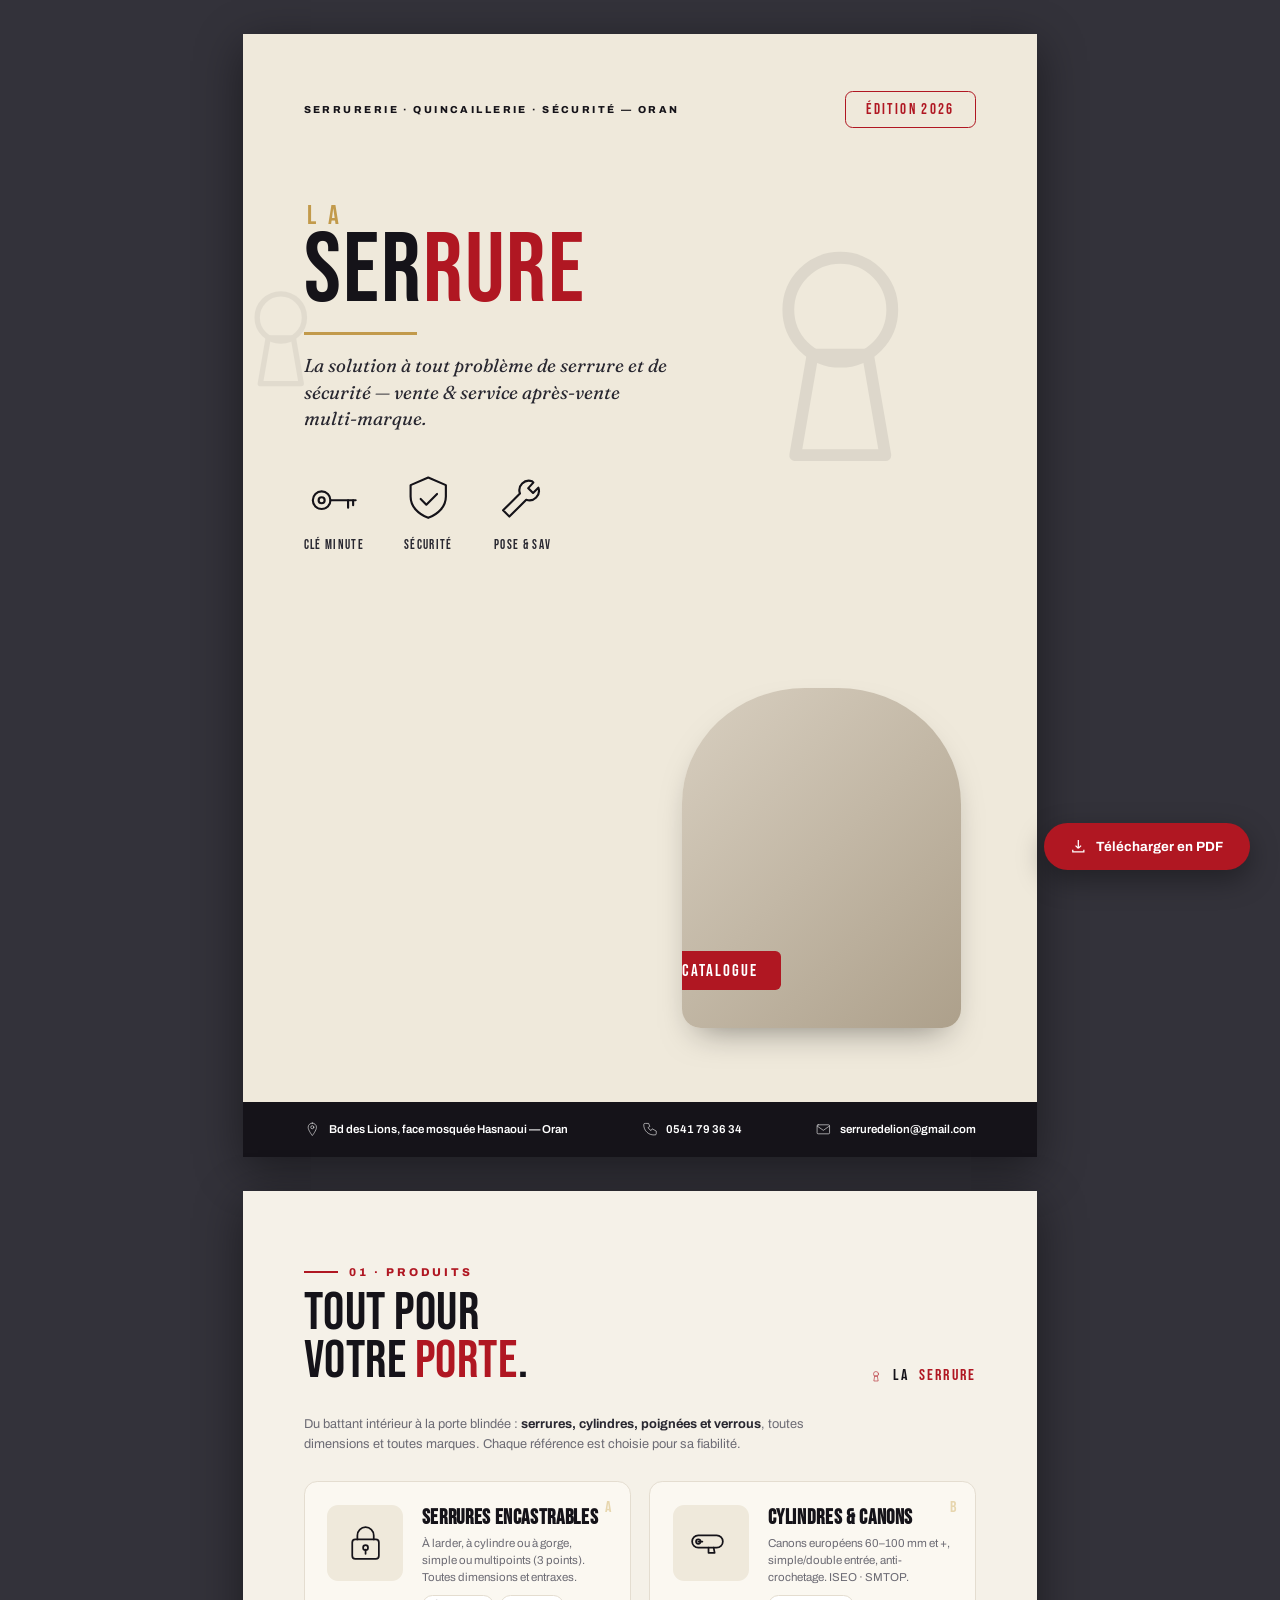
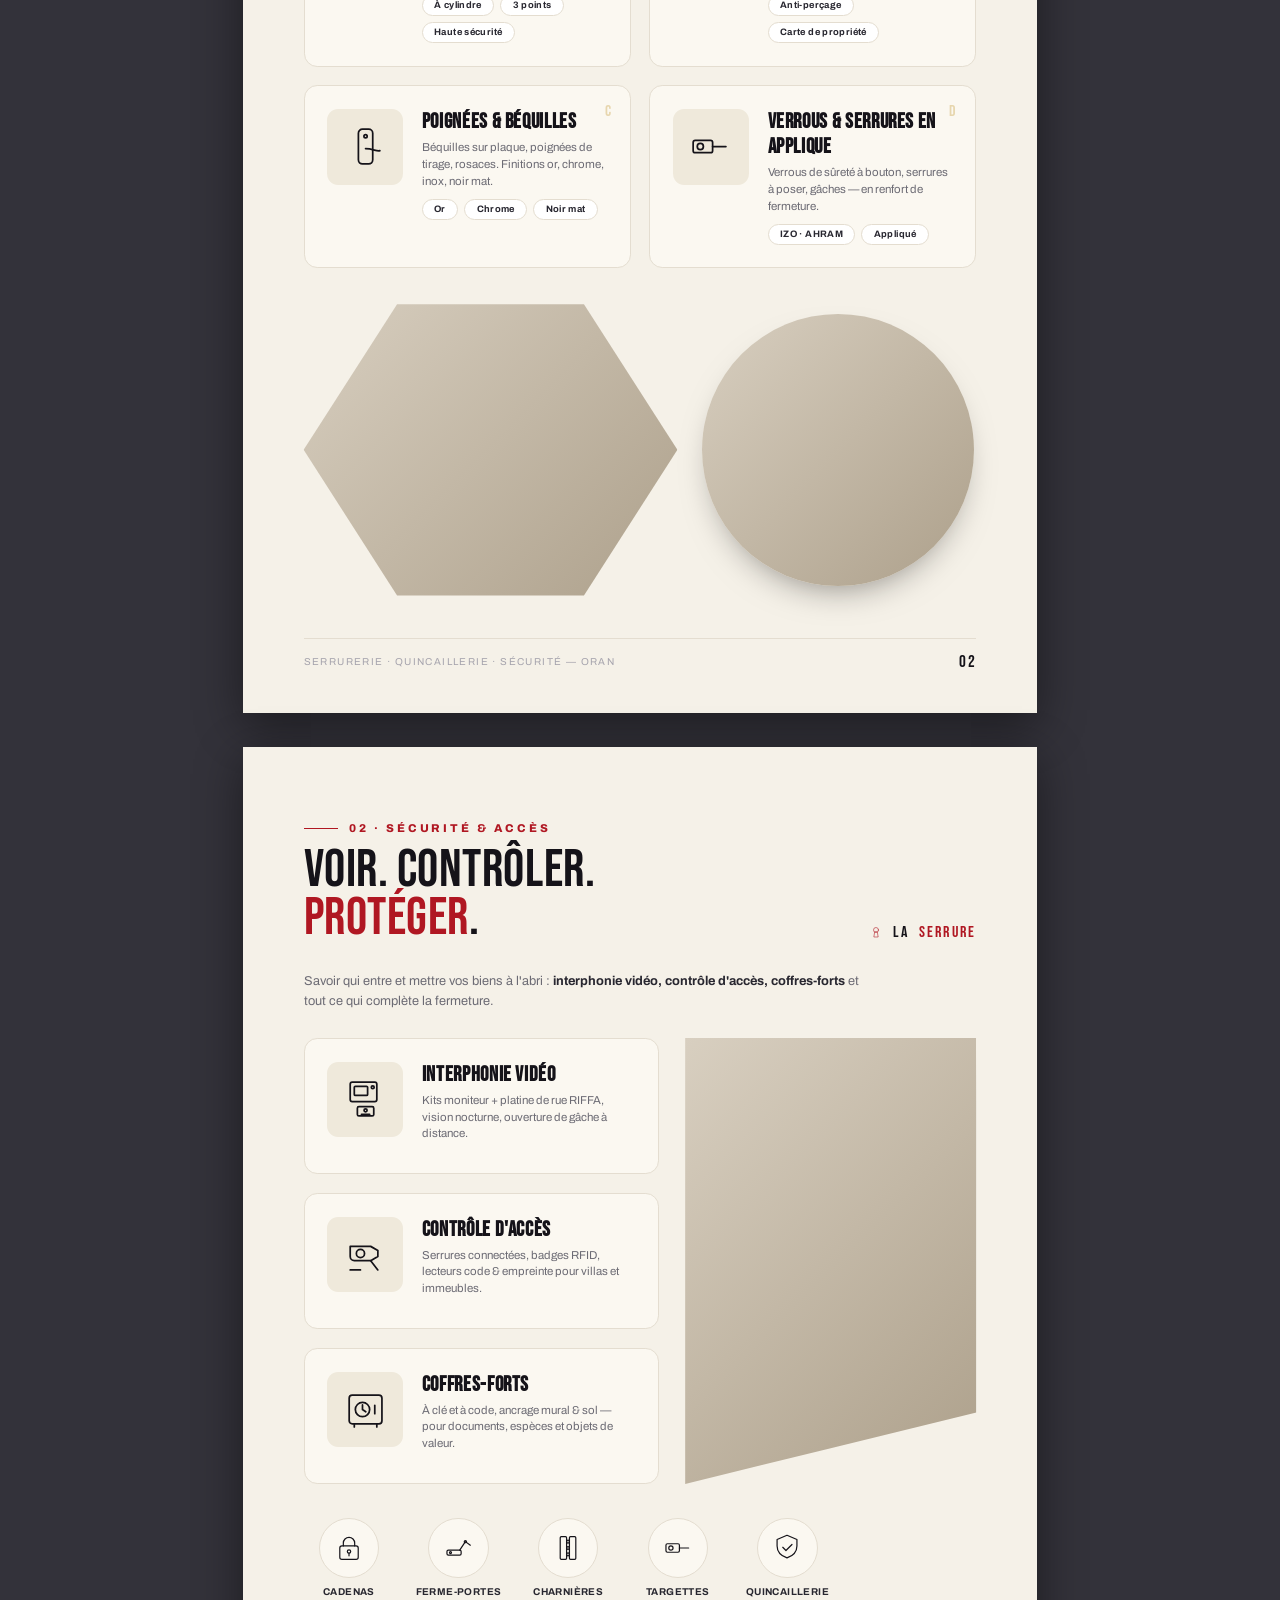
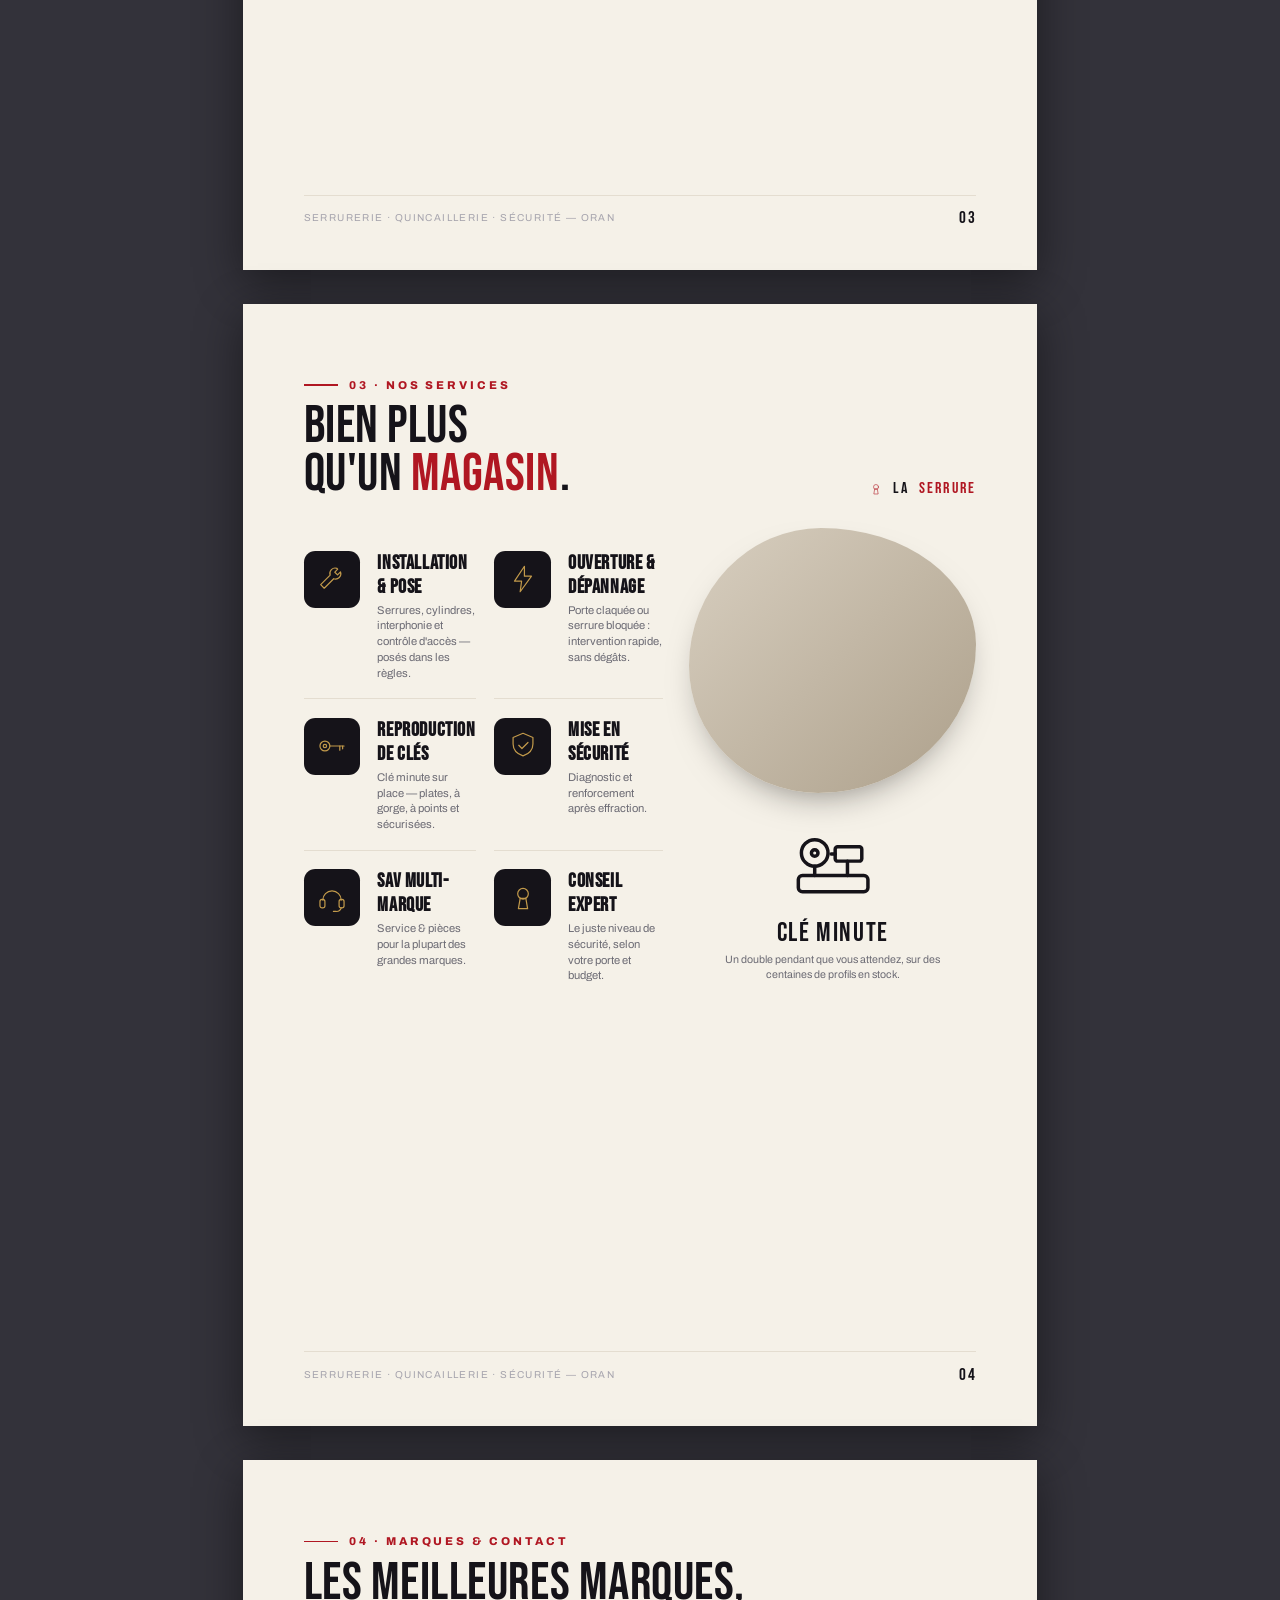
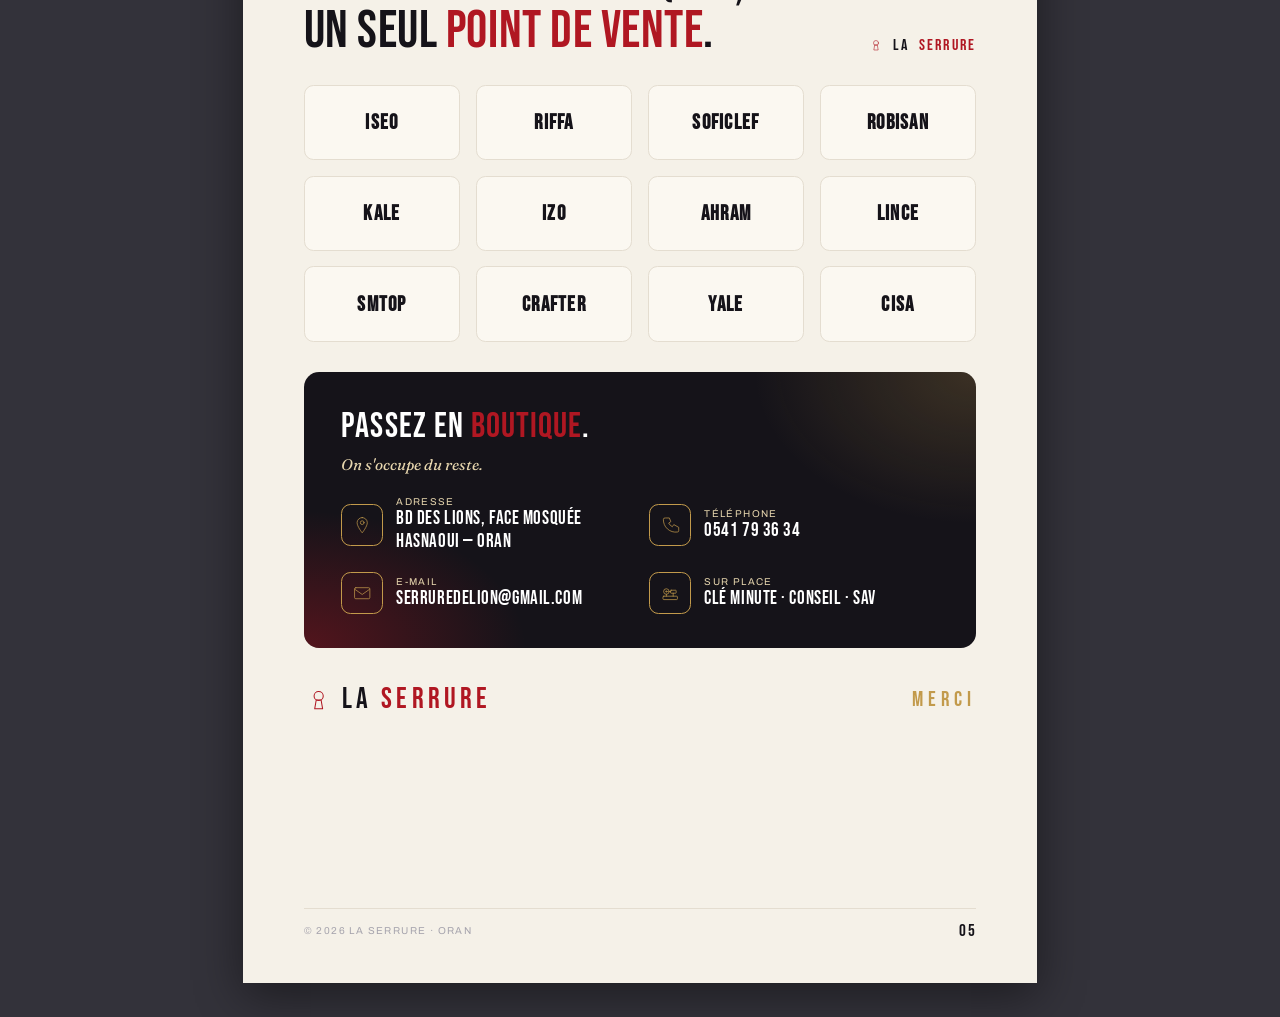
==== catalogue-la-serrure-illustre.html @ 65098dac "Add files via upload" ====
<!DOCTYPE html>
<html lang="fr">
<head>
<meta charset="UTF-8" />
<meta name="viewport" content="width=device-width, initial-scale=1" />
<title>La Serrure — Catalogue illustré · Serrurerie · Quincaillerie · Sécurité · Oran</title>
<link rel="preconnect" href="https://fonts.googleapis.com" />
<link rel="preconnect" href="https://fonts.gstatic.com" crossorigin />
<link href="https://fonts.googleapis.com/css2?family=Bebas+Neue&family=Fraunces:ital,opsz,wght@0,9..144,500;1,9..144,500&family=Archivo:wght@400;500;600;700;800&display=swap" rel="stylesheet" />
<style>
  :root{
    --red:#B01722; --red-dark:#7C0E17; --graphite:#151319; --ink:#282730;
    --grey:#6C6B74; --soft:#A6A4AD; --line:#E4DDD0; --gold:#C29A4B; --gold2:#E7D6AE;
    --paper:#F5F1E8; --paper2:#FBF8F1; --cream:#EFE9DB;
    --disp:'Bebas Neue',sans-serif; --serif:'Fraunces',Georgia,serif; --body:'Archivo',system-ui,sans-serif;
  }
  *{margin:0;padding:0;box-sizing:border-box}
  body{font-family:var(--body);color:var(--ink);background:#33323a}
  img{display:block;max-width:100%}
  .page{width:210mm;height:297mm;background:var(--paper);position:relative;overflow:hidden;
    margin:9mm auto;box-shadow:0 12px 44px rgba(0,0,0,.45);page-break-after:always}
  @page{size:A4;margin:0}
  @media print{body{background:#fff}.page{margin:0;box-shadow:none}.dl-btn{display:none}}

  /* drawing helpers */
  .ill{fill:none;stroke:currentColor;stroke-width:1.7;stroke-linecap:round;stroke-linejoin:round}
  svg{color:var(--graphite)}
  .wm svg{color:var(--red)}
  .cover .bar svg{color:#fff}
  .srow .b svg{color:var(--gold)}
  .cl .b svg{color:var(--gold)}
  .cover .draw svg{color:var(--graphite);opacity:.08}

  .kicker{font-family:var(--body);font-weight:800;font-size:8.5pt;letter-spacing:.26em;text-transform:uppercase;color:var(--red);display:inline-flex;align-items:center;gap:3mm}
  .kicker::before{content:"";width:9mm;height:1.6px;background:var(--red)}
  .h-title{font-family:var(--disp);font-size:40pt;color:var(--graphite);line-height:.9;letter-spacing:.01em;margin-top:3mm}
  .h-title .red{color:var(--red)}
  .serif{font-family:var(--serif);font-style:italic;color:var(--gold)}

  .wm{font-family:var(--disp);letter-spacing:.14em;color:var(--graphite);display:inline-flex;align-items:center;gap:2.4mm}
  .wm b{color:var(--red);font-weight:400}
  .wm svg{width:1em;height:1em}

  .ft{position:absolute;bottom:11mm;left:16mm;right:16mm;display:flex;justify-content:space-between;align-items:center;
    padding-top:3mm;border-top:1px solid var(--line);font-size:7.5pt;letter-spacing:.14em;text-transform:uppercase;color:var(--soft)}
  .ft .pg{font-family:var(--disp);font-size:13pt;color:var(--graphite);letter-spacing:.1em}

  /* photo shapes with gold ring */
  .frameShape{position:relative}
  .frameShape img{width:100%;height:100%;object-fit:cover}
  .frameShape .ring{position:absolute;inset:-2.4mm;pointer-events:none}
  .s-circle,.s-circle img{border-radius:50%}
  .s-hex{clip-path:polygon(25% 3%,75% 3%,100% 50%,75% 97%,25% 97%,0 50%)}
  .s-arch{border-radius:44% 44% 5mm 5mm/34% 34% 5mm 5mm;overflow:hidden}
  .s-diag{clip-path:polygon(0 0,100% 0,100% 84%,0 100%)}
  .s-blob{border-radius:46% 54% 55% 45%/52% 44% 56% 48%;overflow:hidden}
  .s-rect{border-radius:3mm;overflow:hidden;box-shadow:0 16px 34px -16px rgba(20,18,16,.45)}
  .s-round-shadow{box-shadow:0 16px 34px -16px rgba(20,18,16,.5)}

  /* ============ COVER ============ */
  .cover{background:var(--cream)}
  .cover .pat{position:absolute;inset:0;opacity:.06}
  .cover .top{position:absolute;top:15mm;left:16mm;right:16mm;display:flex;justify-content:space-between;align-items:center}
  .cover .top .e{font-family:var(--body);font-weight:800;font-size:7.6pt;letter-spacing:.24em;text-transform:uppercase;color:var(--graphite)}
  .cover .badge{border:1.4px solid var(--red);color:var(--red);font-family:var(--disp);font-size:11pt;letter-spacing:.16em;padding:2.4mm 5.5mm;border-radius:2mm}
  .cover .hero{position:absolute;top:44mm;left:16mm;width:120mm}
  .cover .la{font-family:var(--disp);font-size:20pt;letter-spacing:.42em;color:var(--gold);margin-left:1mm}
  .cover .mk{font-family:var(--disp);font-size:74pt;line-height:.82;color:var(--graphite);letter-spacing:.02em}
  .cover .mk b{color:var(--red);font-weight:400}
  .cover .rule{width:30mm;height:2.4px;background:var(--gold);margin:5mm 0}
  .cover .claim{font-family:var(--serif);font-style:italic;font-size:14pt;color:var(--ink);max-width:98mm;line-height:1.4}
  .cover .draw{position:absolute;top:40mm;right:8mm;width:88mm;height:88mm}
  .cover .photo{position:absolute;right:20mm;bottom:34mm;width:74mm;height:90mm}
  .cover .photo .cap{position:absolute;left:-6mm;bottom:10mm;background:var(--red);color:#fff;font-family:var(--disp);font-size:13pt;letter-spacing:.12em;padding:2.4mm 6mm;border-radius:1.5mm}
  .cover .bar{position:absolute;left:0;right:0;bottom:0;background:var(--graphite);color:#fff;
    padding:5mm 16mm;display:flex;justify-content:space-between;align-items:center;font-weight:600;font-size:8.6pt}
  .cover .bar span{display:inline-flex;align-items:center;gap:2.4mm}
  .cover .bar svg{width:4.4mm;height:4.4mm}

  /* ============ CONTENT PAGES ============ */
  .content{position:absolute;top:18mm;left:16mm;right:16mm;bottom:20mm}
  .head{display:flex;justify-content:space-between;align-items:flex-end;margin-bottom:8mm}
  .head .wm{font-size:12pt}

  /* illustrated tiles */
  .tiles{display:grid;grid-template-columns:1fr 1fr;gap:5mm}
  .tile{border:1px solid var(--line);border-radius:3.5mm;background:var(--paper2);padding:6mm 6mm 6mm 6mm;display:flex;gap:5mm;align-items:flex-start;position:relative;overflow:hidden}
  .tile .dr{width:20mm;height:20mm;flex-shrink:0;background:var(--cream);border-radius:3mm;display:grid;place-items:center}
  .tile .dr svg{width:13mm;height:13mm}
  .tile h4{font-family:var(--disp);font-size:16pt;color:var(--graphite);letter-spacing:.03em}
  .tile p{font-size:8.6pt;color:var(--grey);line-height:1.45;margin-top:1.4mm}
  .tile .idx{position:absolute;right:5mm;top:4mm;font-family:var(--disp);font-size:12pt;color:var(--gold2)}
  .chips{margin-top:2.5mm;display:flex;flex-wrap:wrap;gap:1.6mm}
  .chip{font-size:7pt;font-weight:700;letter-spacing:.04em;color:var(--ink);background:#fff;border:1px solid var(--line);border-radius:100px;padding:1.2mm 3mm}

  .lead{font-size:9.6pt;color:var(--grey);line-height:1.55;max-width:150mm}
  .lead b{color:var(--ink)}

  /* strip of small drawings */
  .iconstrip{display:flex;gap:5mm;flex-wrap:wrap;margin-top:6mm}
  .ic-mini{display:flex;flex-direction:column;align-items:center;gap:2mm;width:24mm}
  .ic-mini .b{width:16mm;height:16mm;border:1.4px solid var(--line);border-radius:50%;display:grid;place-items:center;background:var(--paper2)}
  .ic-mini .b svg{width:9mm;height:9mm}
  .ic-mini span{font-size:7.4pt;font-weight:700;letter-spacing:.04em;color:var(--ink);text-align:center;text-transform:uppercase}

  /* service rows */
  .serv{display:grid;grid-template-columns:1fr 1fr;gap:5mm;margin-top:6mm}
  .srow{display:flex;gap:4.5mm;align-items:flex-start;border-bottom:1px solid var(--line);padding-bottom:4.5mm}
  .srow .b{width:15mm;height:15mm;flex-shrink:0;border-radius:3mm;background:var(--graphite);display:grid;place-items:center}
  .srow .b svg{width:9mm;height:9mm}
  .srow h4{font-family:var(--disp);font-size:15pt;color:var(--graphite);letter-spacing:.03em}
  .srow p{font-size:8.4pt;color:var(--grey);line-height:1.4;margin-top:1mm}

  /* brands */
  .brands{display:grid;grid-template-columns:repeat(4,1fr);gap:4mm;margin-top:6mm}
  .bcell{border:1px solid var(--line);border-radius:2.5mm;height:20mm;display:grid;place-items:center;background:var(--paper2)}
  .bcell b{font-family:var(--disp);font-size:16pt;letter-spacing:.06em;color:var(--graphite)}

  /* contact block */
  .contact{margin-top:8mm;background:var(--graphite);color:#fff;border-radius:4mm;padding:9mm 10mm;position:relative;overflow:hidden}
  .contact::before{content:"";position:absolute;inset:0;background:radial-gradient(60% 100% at 100% 0,rgba(194,154,75,.22),transparent 55%),radial-gradient(60% 90% at 0 100%,rgba(176,23,34,.4),transparent 55%)}
  .contact>*{position:relative}
  .contact .t{font-family:var(--disp);font-size:26pt;letter-spacing:.03em}
  .contact .t b{color:var(--red);font-weight:400}
  .clist{margin-top:6mm;display:grid;grid-template-columns:1fr 1fr;gap:5mm}
  .cl{display:flex;gap:3.5mm;align-items:center}
  .cl .b{width:11mm;height:11mm;border:1.3px solid var(--gold);border-radius:2.5mm;display:grid;place-items:center;flex-shrink:0}
  .cl .b svg{width:5.4mm;height:5.4mm}
  .cl span{display:block;font-size:7.4pt;color:var(--gold2);text-transform:uppercase;letter-spacing:.14em}
  .cl b2,.cl .v{font-family:var(--disp);font-size:14pt;letter-spacing:.03em;color:#fff}

  .dl-btn{position:fixed;right:8mm;bottom:8mm;z-index:99;display:inline-flex;align-items:center;gap:2.5mm;background:var(--red);color:#fff;border:none;font-family:var(--body);font-weight:700;font-size:10pt;padding:4mm 7mm;border-radius:100px;box-shadow:0 10px 28px rgba(0,0,0,.35);cursor:pointer}
  .dl-btn svg{width:4.4mm;height:4.4mm;fill:none;stroke:#fff;stroke-width:1.8}
</style>
</head>
<body>

<!-- ===== SVG library (dessins vectoriels) ===== -->
<svg width="0" height="0" style="position:absolute" aria-hidden="true"><defs>
  <symbol id="key" viewBox="0 0 48 48"><circle class="ill" cx="14" cy="24" r="7"/><circle class="ill" cx="14" cy="24" r="2.4"/><path class="ill" d="M21 24h20"/><path class="ill" d="M35 24v6M39 24v4"/></symbol>
  <symbol id="cyl" viewBox="0 0 48 48"><rect class="ill" x="6" y="17" width="30" height="12" rx="6"/><circle class="ill" cx="12" cy="23" r="2.2"/><path class="ill" d="M12 23h4"/><path class="ill" d="M22 29v5M22 34h6l-1-5"/></symbol>
  <symbol id="handle" viewBox="0 0 48 48"><rect class="ill" x="17" y="7" width="14" height="34" rx="4"/><circle class="ill" cx="24" cy="14" r="1.6"/><path class="ill" d="M24 26c7 0 11 3 14 2"/></symbol>
  <symbol id="lock" viewBox="0 0 48 48"><rect class="ill" x="11" y="21" width="26" height="19" rx="3"/><path class="ill" d="M16 21v-4a8 8 0 0 1 16 0v4"/><circle class="ill" cx="24" cy="29" r="2.4"/><path class="ill" d="M24 31v4"/></symbol>
  <symbol id="bolt2" viewBox="0 0 48 48"><rect class="ill" x="7" y="18" width="19" height="12" rx="2"/><path class="ill" d="M26 24h13"/><circle class="ill" cx="14" cy="24" r="3"/></symbol>
  <symbol id="intercom" viewBox="0 0 48 48"><rect class="ill" x="9" y="7" width="26" height="19" rx="2"/><rect class="ill" x="13" y="11" width="13" height="9" rx="1"/><circle class="ill" cx="31" cy="12" r="1.4"/><rect class="ill" x="16" y="31" width="16" height="9" rx="1.5"/><circle class="ill" cx="24" cy="34.5" r="1.5"/><path class="ill" d="M20 38.5h8"/></symbol>
  <symbol id="cam" viewBox="0 0 48 48"><path class="ill" d="M9 16h20l7 4v6l-7 4H13a4 4 0 0 1-4-4z"/><circle class="ill" cx="19" cy="23" r="4"/><path class="ill" d="M29 30l7 9"/><path class="ill" d="M9 39h10"/></symbol>
  <symbol id="safe" viewBox="0 0 48 48"><rect class="ill" x="8" y="10" width="32" height="28" rx="3"/><circle class="ill" cx="21" cy="24" r="7"/><path class="ill" d="M21 24v-4.5M21 24l3.2 2.2"/><path class="ill" d="M33 20v8"/><path class="ill" d="M13 38v3M35 38v3"/></symbol>
  <symbol id="closer" viewBox="0 0 48 48"><rect class="ill" x="7" y="27" width="20" height="7" rx="2"/><circle class="ill" cx="12" cy="30.5" r="1.4"/><path class="ill" d="M25 27 33 15l7 5"/><circle class="ill" cx="33" cy="15" r="1.6"/></symbol>
  <symbol id="hinge" viewBox="0 0 48 48"><rect class="ill" x="13" y="8" width="9" height="32" rx="1.5"/><rect class="ill" x="26" y="8" width="9" height="32" rx="1.5"/><circle class="ill" cx="24" cy="15" r="2"/><circle class="ill" cx="24" cy="24" r="2"/><circle class="ill" cx="24" cy="33" r="2"/></symbol>
  <symbol id="keymachine" viewBox="0 0 48 48"><rect class="ill" x="7" y="31" width="34" height="8" rx="2"/><circle class="ill" cx="15" cy="20" r="6.5"/><circle class="ill" cx="15" cy="20" r="1.6"/><path class="ill" d="M15 26.5V31"/><rect class="ill" x="25" y="17" width="13" height="7" rx="1.2"/><path class="ill" d="M23 20.5h2M31 24v7"/></symbol>
  <symbol id="keyhole" viewBox="0 0 48 48"><circle class="ill" cx="24" cy="18" r="7.5"/><path class="ill" d="M20 24.5 17.5 39h13L28 24.5z"/></symbol>
  <symbol id="shield" viewBox="0 0 48 48"><path class="ill" d="M24 6 10 12v9c0 8 6 14 14 17 8-3 14-9 14-17v-9z"/><path class="ill" d="M18 23l4.5 4.5L31 19"/></symbol>
  <symbol id="wrench" viewBox="0 0 48 48"><path class="ill" d="M31 9a7.5 7.5 0 0 0-9.6 9.6L8 32l5 5 13.4-13.4A7.5 7.5 0 0 0 36 14l-4.2 4.2-3.8-3.8L32 10z"/></symbol>
  <symbol id="flash" viewBox="0 0 48 48"><path class="ill" d="M26 6 12 27h10l-2 15 16-22H26z"/></symbol>
  <symbol id="headset" viewBox="0 0 48 48"><path class="ill" d="M11 27a13 13 0 0 1 26 0"/><rect class="ill" x="7" y="26" width="7" height="12" rx="3"/><rect class="ill" x="34" y="26" width="7" height="12" rx="3"/><path class="ill" d="M37 38a7 7 0 0 1-7 5h-4"/></symbol>
  <symbol id="pin" viewBox="0 0 48 48"><path class="ill" d="M24 6a12 12 0 0 0-12 12c0 9 12 24 12 24s12-15 12-24A12 12 0 0 0 24 6z"/><circle class="ill" cx="24" cy="18" r="4.4"/></symbol>
  <symbol id="phone" viewBox="0 0 48 48"><path class="ill" d="M14 7h8l3.4 8.6-5 3.4a20 20 0 0 0 8.6 8.6l3.4-5L44 29v8a3 3 0 0 1-3 3A29 29 0 0 1 8 10a3 3 0 0 1 3-3z"/></symbol>
  <symbol id="mail" viewBox="0 0 48 48"><rect class="ill" x="6" y="11" width="36" height="26" rx="3"/><path class="ill" d="M7 15l17 12 17-12"/></symbol>
</defs></svg>

<!-- ================= PAGE 1 · COUVERTURE ================= -->
<section class="page cover">
  <svg class="pat" viewBox="0 0 210 297" preserveAspectRatio="xMidYMid slice">
    <g fill="none" stroke="#151319" stroke-width="1">
      <g transform="translate(-10,60)"><use href="#keyhole" width="40" height="40"/></g>
    </g>
  </svg>
  <div class="top"><div class="e">Serrurerie · Quincaillerie · Sécurité — Oran</div><div class="badge">Édition 2026</div></div>

  <div class="draw"><svg viewBox="0 0 48 48"><g transform="scale(1)"><use href="#keyhole"/></g></svg></div>

  <div class="hero">
    <div class="la">LA</div>
    <div class="mk">SER<b>RURE</b></div>
    <div class="rule"></div>
    <div class="claim">La solution à tout problème de serrure et de sécurité — vente &amp; service après-vente multi-marque.</div>
    <div style="margin-top:10mm;display:flex;gap:9mm">
      <div style="text-align:center"><svg style="width:16mm;height:16mm" viewBox="0 0 48 48"><use href="#key"/></svg><div style="font-family:var(--disp);font-size:10pt;letter-spacing:.1em;color:var(--ink);margin-top:1mm">CLÉ MINUTE</div></div>
      <div style="text-align:center"><svg style="width:16mm;height:16mm" viewBox="0 0 48 48"><use href="#shield"/></svg><div style="font-family:var(--disp);font-size:10pt;letter-spacing:.1em;color:var(--ink);margin-top:1mm">SÉCURITÉ</div></div>
      <div style="text-align:center"><svg style="width:16mm;height:16mm" viewBox="0 0 48 48"><use href="#wrench"/></svg><div style="font-family:var(--disp);font-size:10pt;letter-spacing:.1em;color:var(--ink);margin-top:1mm">POSE &amp; SAV</div></div>
    </div>
  </div>

  <div class="frameShape s-arch photo s-round-shadow">
    <img src="image_boutique/IMG_4817.jpg" alt="Boutique La Serrure">
    <div class="cap">CATALOGUE</div>
  </div>

  <div class="bar">
    <span><svg viewBox="0 0 48 48"><use href="#pin" class="ill white"/></svg>Bd des Lions, face mosquée Hasnaoui — Oran</span>
    <span><svg viewBox="0 0 48 48"><use href="#phone" class="ill white"/></svg>0541 79 36 34</span>
    <span><svg viewBox="0 0 48 48"><use href="#mail" class="ill white"/></svg>serruredelion@gmail.com</span>
  </div>
</section>

<!-- ================= PAGE 2 · TOUT POUR VOTRE PORTE ================= -->
<section class="page">
  <div class="content">
    <div class="head">
      <div><div class="kicker">01 · Produits</div><div class="h-title">Tout pour<br>votre <span class="red">porte</span>.</div></div>
      <div class="wm"><svg viewBox="0 0 48 48"><use href="#keyhole" class="ill red"/></svg>LA <b>SERRURE</b></div>
    </div>
    <p class="lead">Du battant intérieur à la porte blindée : <b>serrures, cylindres, poignées et verrous</b>, toutes dimensions et toutes marques. Chaque référence est choisie pour sa fiabilité.</p>

    <div class="tiles" style="margin-top:7mm">
      <div class="tile"><span class="idx">A</span><div class="dr"><svg viewBox="0 0 48 48"><use href="#lock"/></svg></div><div><h4>Serrures encastrables</h4><p>À larder, à cylindre ou à gorge, simple ou multipoints (3 points). Toutes dimensions et entraxes.</p><div class="chips"><span class="chip">À cylindre</span><span class="chip">3 points</span><span class="chip">Haute sécurité</span></div></div></div>
      <div class="tile"><span class="idx">B</span><div class="dr"><svg viewBox="0 0 48 48"><use href="#cyl"/></svg></div><div><h4>Cylindres &amp; canons</h4><p>Canons européens 60–100 mm et +, simple/double entrée, anti-crochetage. ISEO · SMTOP.</p><div class="chips"><span class="chip">Anti-perçage</span><span class="chip">Carte de propriété</span></div></div></div>
      <div class="tile"><span class="idx">C</span><div class="dr"><svg viewBox="0 0 48 48"><use href="#handle"/></svg></div><div><h4>Poignées &amp; béquilles</h4><p>Béquilles sur plaque, poignées de tirage, rosaces. Finitions or, chrome, inox, noir mat.</p><div class="chips"><span class="chip">Or</span><span class="chip">Chrome</span><span class="chip">Noir mat</span></div></div></div>
      <div class="tile"><span class="idx">D</span><div class="dr"><svg viewBox="0 0 48 48"><use href="#bolt2"/></svg></div><div><h4>Verrous &amp; serrures en applique</h4><p>Verrous de sûreté à bouton, serrures à poser, gâches — en renfort de fermeture.</p><div class="chips"><span class="chip">IZO · AHRAM</span><span class="chip">Appliqué</span></div></div></div>
    </div>

    <div style="display:grid;grid-template-columns:1.15fr .85fr;gap:6mm;margin-top:7mm;height:82mm">
      <div class="frameShape s-hex s-round-shadow" style="height:82mm"><img src="image_boutique/20241117_111845.jpg" alt="Vitrine de poignées"></div>
      <div class="frameShape s-circle s-round-shadow" style="align-self:center;width:72mm;height:72mm;justify-self:center"><img src="image_boutique/IMG_4800.jpg" alt="Mur de serrures"></div>
    </div>
  </div>
  <div class="ft"><span>Serrurerie · Quincaillerie · Sécurité — Oran</span><span class="pg">02</span></div>
</section>

<!-- ================= PAGE 3 · VOIR · CONTRÔLER · PROTÉGER ================= -->
<section class="page">
  <div class="content">
    <div class="head">
      <div><div class="kicker">02 · Sécurité &amp; accès</div><div class="h-title">Voir. Contrôler.<br><span class="red">Protéger</span>.</div></div>
      <div class="wm"><svg viewBox="0 0 48 48"><use href="#keyhole" class="ill red"/></svg>LA <b>SERRURE</b></div>
    </div>
    <p class="lead">Savoir qui entre et mettre vos biens à l'abri : <b>interphonie vidéo, contrôle d'accès, coffres-forts</b> et tout ce qui complète la fermeture.</p>

    <div style="display:grid;grid-template-columns:1fr .82fr;gap:7mm;margin-top:7mm">
      <div class="tiles" style="grid-template-columns:1fr">
        <div class="tile"><div class="dr"><svg viewBox="0 0 48 48"><use href="#intercom"/></svg></div><div><h4>Interphonie vidéo</h4><p>Kits moniteur + platine de rue RIFFA, vision nocturne, ouverture de gâche à distance.</p></div></div>
        <div class="tile"><div class="dr"><svg viewBox="0 0 48 48"><use href="#cam"/></svg></div><div><h4>Contrôle d'accès</h4><p>Serrures connectées, badges RFID, lecteurs code &amp; empreinte pour villas et immeubles.</p></div></div>
        <div class="tile"><div class="dr"><svg viewBox="0 0 48 48"><use href="#safe"/></svg></div><div><h4>Coffres-forts</h4><p>À clé et à code, ancrage mural &amp; sol — pour documents, espèces et objets de valeur.</p></div></div>
      </div>
      <div class="frameShape s-diag s-round-shadow" style="height:118mm"><img src="image_boutique/IMG_4787.jpg" alt="Interphones vidéo RIFFA"></div>
    </div>

    <div class="iconstrip" style="margin-top:9mm">
      <div class="ic-mini"><div class="b"><svg viewBox="0 0 48 48"><use href="#lock"/></svg></div><span>Cadenas</span></div>
      <div class="ic-mini"><div class="b"><svg viewBox="0 0 48 48"><use href="#closer"/></svg></div><span>Ferme-portes</span></div>
      <div class="ic-mini"><div class="b"><svg viewBox="0 0 48 48"><use href="#hinge"/></svg></div><span>Charnières</span></div>
      <div class="ic-mini"><div class="b"><svg viewBox="0 0 48 48"><use href="#bolt2"/></svg></div><span>Targettes</span></div>
      <div class="ic-mini"><div class="b"><svg viewBox="0 0 48 48"><use href="#shield"/></svg></div><span>Quincaillerie</span></div>
    </div>
  </div>
  <div class="ft"><span>Serrurerie · Quincaillerie · Sécurité — Oran</span><span class="pg">03</span></div>
</section>

<!-- ================= PAGE 4 · SERVICES + CLÉ MINUTE ================= -->
<section class="page">
  <div class="content">
    <div class="head">
      <div><div class="kicker">03 · Nos services</div><div class="h-title">Bien plus<br>qu'un <span class="red">magasin</span>.</div></div>
      <div class="wm"><svg viewBox="0 0 48 48"><use href="#keyhole" class="ill red"/></svg>LA <b>SERRURE</b></div>
    </div>

    <div style="display:grid;grid-template-columns:1fr .8fr;gap:7mm;margin-top:5mm">
      <div class="serv" style="grid-template-columns:1fr 1fr">
        <div class="srow"><div class="b"><svg viewBox="0 0 48 48"><use href="#wrench" class="ill gold"/></svg></div><div><h4>Installation &amp; pose</h4><p>Serrures, cylindres, interphonie et contrôle d'accès — posés dans les règles.</p></div></div>
        <div class="srow"><div class="b"><svg viewBox="0 0 48 48"><use href="#flash" class="ill gold"/></svg></div><div><h4>Ouverture &amp; dépannage</h4><p>Porte claquée ou serrure bloquée : intervention rapide, sans dégâts.</p></div></div>
        <div class="srow"><div class="b"><svg viewBox="0 0 48 48"><use href="#key" class="ill gold"/></svg></div><div><h4>Reproduction de clés</h4><p>Clé minute sur place — plates, à gorge, à points et sécurisées.</p></div></div>
        <div class="srow"><div class="b"><svg viewBox="0 0 48 48"><use href="#shield" class="ill gold"/></svg></div><div><h4>Mise en sécurité</h4><p>Diagnostic et renforcement après effraction.</p></div></div>
        <div class="srow" style="border-bottom:none"><div class="b"><svg viewBox="0 0 48 48"><use href="#headset" class="ill gold"/></svg></div><div><h4>SAV multi-marque</h4><p>Service &amp; pièces pour la plupart des grandes marques.</p></div></div>
        <div class="srow" style="border-bottom:none"><div class="b"><svg viewBox="0 0 48 48"><use href="#keyhole" class="ill gold"/></svg></div><div><h4>Conseil expert</h4><p>Le juste niveau de sécurité, selon votre porte et budget.</p></div></div>
      </div>
      <div>
        <div class="frameShape s-blob s-round-shadow" style="height:70mm"><img src="image_boutique/IMG-20241015-WA0029.jpg" alt="Mur de clés"></div>
        <div style="text-align:center;margin-top:5mm">
          <svg style="width:26mm;height:26mm" viewBox="0 0 48 48"><use href="#keymachine"/></svg>
          <div style="font-family:var(--disp);font-size:20pt;color:var(--graphite);letter-spacing:.06em;margin-top:1mm">CLÉ MINUTE</div>
          <div style="font-size:8pt;color:var(--grey);max-width:60mm;margin:1mm auto 0;line-height:1.4">Un double pendant que vous attendez, sur des centaines de profils en stock.</div>
        </div>
      </div>
    </div>
  </div>
  <div class="ft"><span>Serrurerie · Quincaillerie · Sécurité — Oran</span><span class="pg">04</span></div>
</section>

<!-- ================= PAGE 5 · MARQUES + CONTACT ================= -->
<section class="page">
  <div class="content">
    <div class="head">
      <div><div class="kicker">04 · Marques &amp; contact</div><div class="h-title">Les meilleures marques,<br>un seul <span class="red">point de vente</span>.</div></div>
      <div class="wm"><svg viewBox="0 0 48 48"><use href="#keyhole" class="ill red"/></svg>LA <b>SERRURE</b></div>
    </div>
    <div class="brands">
      <div class="bcell"><b>ISEO</b></div><div class="bcell"><b>RIFFA</b></div><div class="bcell"><b>SOFICLEF</b></div><div class="bcell"><b>ROBISAN</b></div>
      <div class="bcell"><b>KALE</b></div><div class="bcell"><b>IZO</b></div><div class="bcell"><b>AHRAM</b></div><div class="bcell"><b>LINCE</b></div>
      <div class="bcell"><b>SMTOP</b></div><div class="bcell"><b>CRAFTER</b></div><div class="bcell"><b>YALE</b></div><div class="bcell"><b>CISA</b></div>
    </div>

    <div class="contact">
      <div class="t">Passez en <b>boutique</b>.</div>
      <div style="font-family:var(--serif);font-style:italic;color:var(--gold2);font-size:11.5pt;margin-top:2mm">On s'occupe du reste.</div>
      <div class="clist">
        <div class="cl"><div class="b"><svg viewBox="0 0 48 48"><use href="#pin" class="ill gold"/></svg></div><div><span>Adresse</span><div class="v">Bd des Lions, face mosquée Hasnaoui — Oran</div></div></div>
        <div class="cl"><div class="b"><svg viewBox="0 0 48 48"><use href="#phone" class="ill gold"/></svg></div><div><span>Téléphone</span><div class="v">0541 79 36 34</div></div></div>
        <div class="cl"><div class="b"><svg viewBox="0 0 48 48"><use href="#mail" class="ill gold"/></svg></div><div><span>E-mail</span><div class="v">serruredelion@gmail.com</div></div></div>
        <div class="cl"><div class="b"><svg viewBox="0 0 48 48"><use href="#keymachine" class="ill gold"/></svg></div><div><span>Sur place</span><div class="v">Clé minute · Conseil · SAV</div></div></div>
      </div>
    </div>

    <div style="display:flex;align-items:center;justify-content:space-between;margin-top:9mm">
      <div class="wm" style="font-size:22pt"><svg viewBox="0 0 48 48"><use href="#keyhole" class="ill red"/></svg>LA <b>SERRURE</b></div>
      <div style="font-family:var(--disp);font-size:16pt;letter-spacing:.24em;color:var(--gold)">MERCI</div>
    </div>
  </div>
  <div class="ft"><span>© 2026 La Serrure · Oran</span><span class="pg">05</span></div>
</section>

<button class="dl-btn" onclick="window.print()">
  <svg viewBox="0 0 24 24"><path d="M12 3v12m0 0 4-4m-4 4-4-4"/><path d="M4 17v3h16v-3"/></svg>
  Télécharger en PDF
</button>

<script>
  // Repli propre si une photo est absente (utile en preview hébergée)
  document.querySelectorAll('.frameShape img').forEach(function(i){
    i.addEventListener('error',function(){
      i.style.display='none';
      i.parentNode.style.background='linear-gradient(135deg,#d8cfc0,#ada08b)';
    });
  });
</script>

</body>
</html>
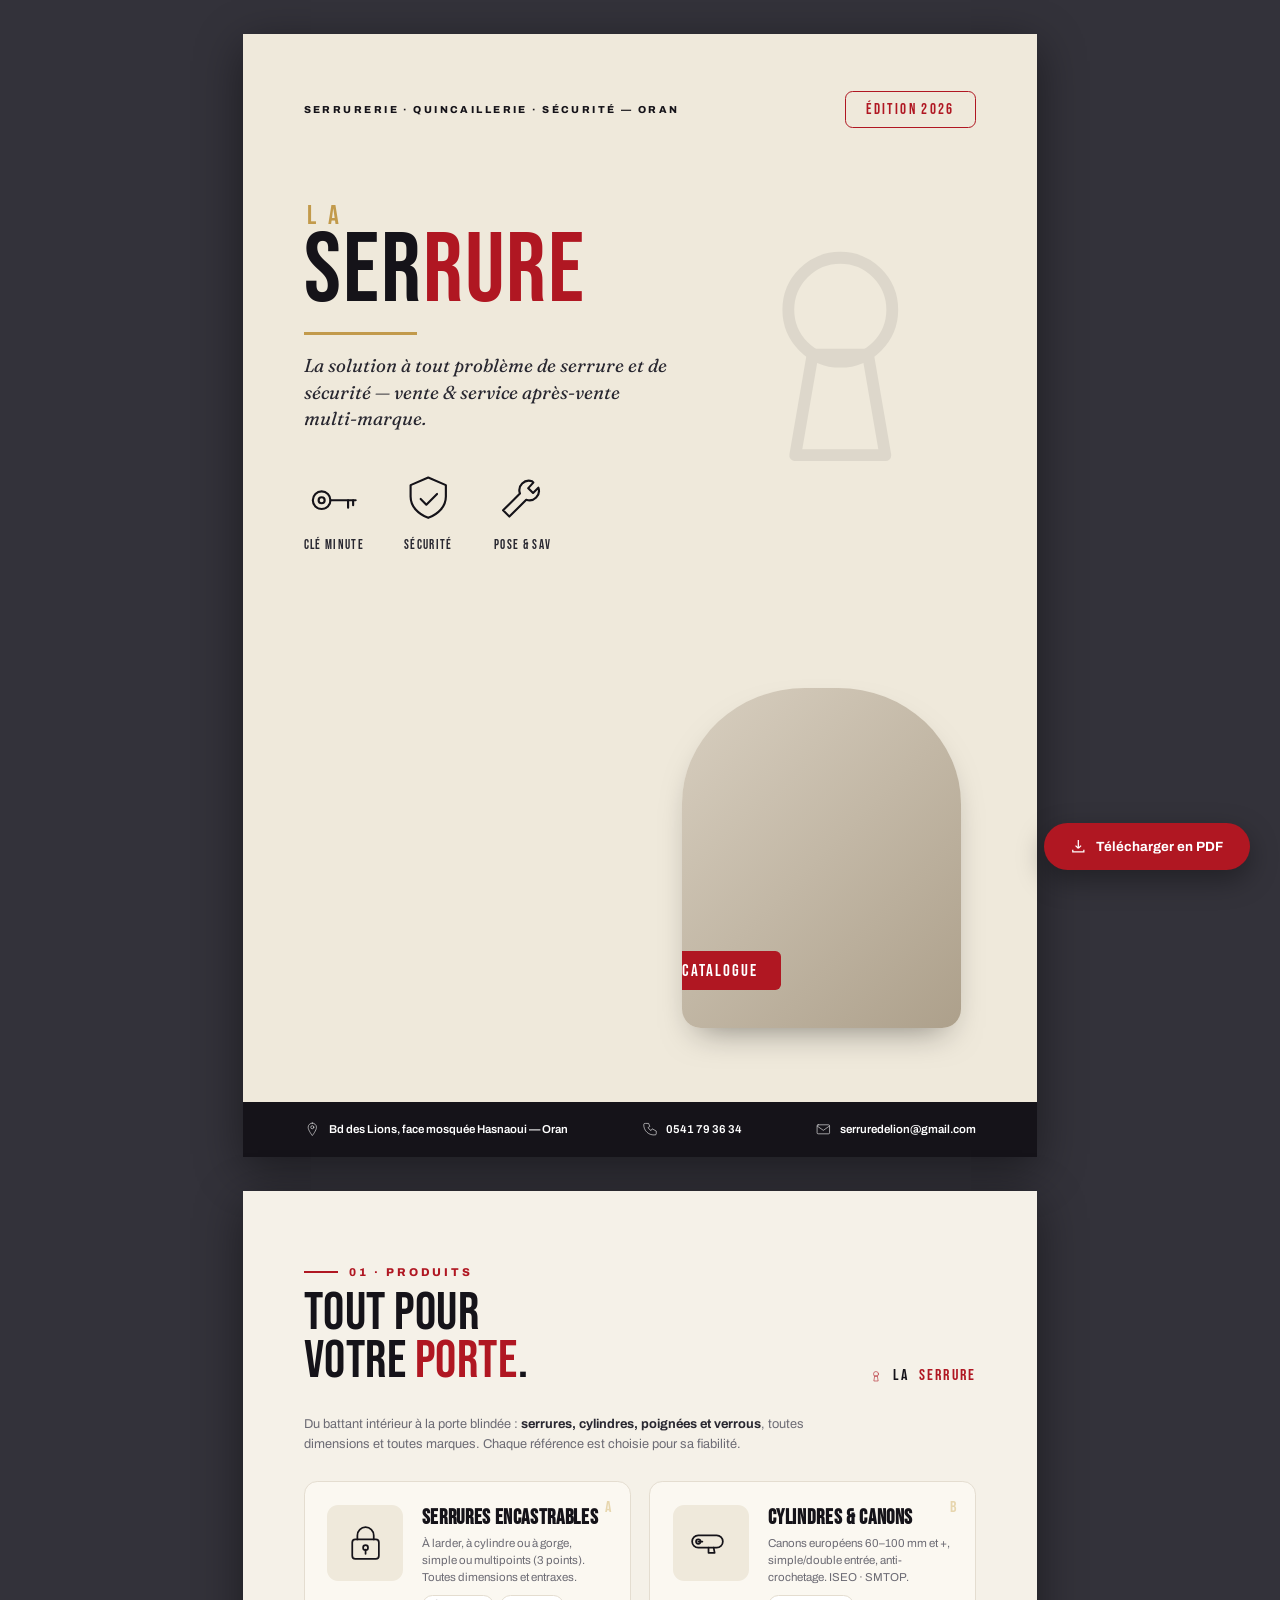
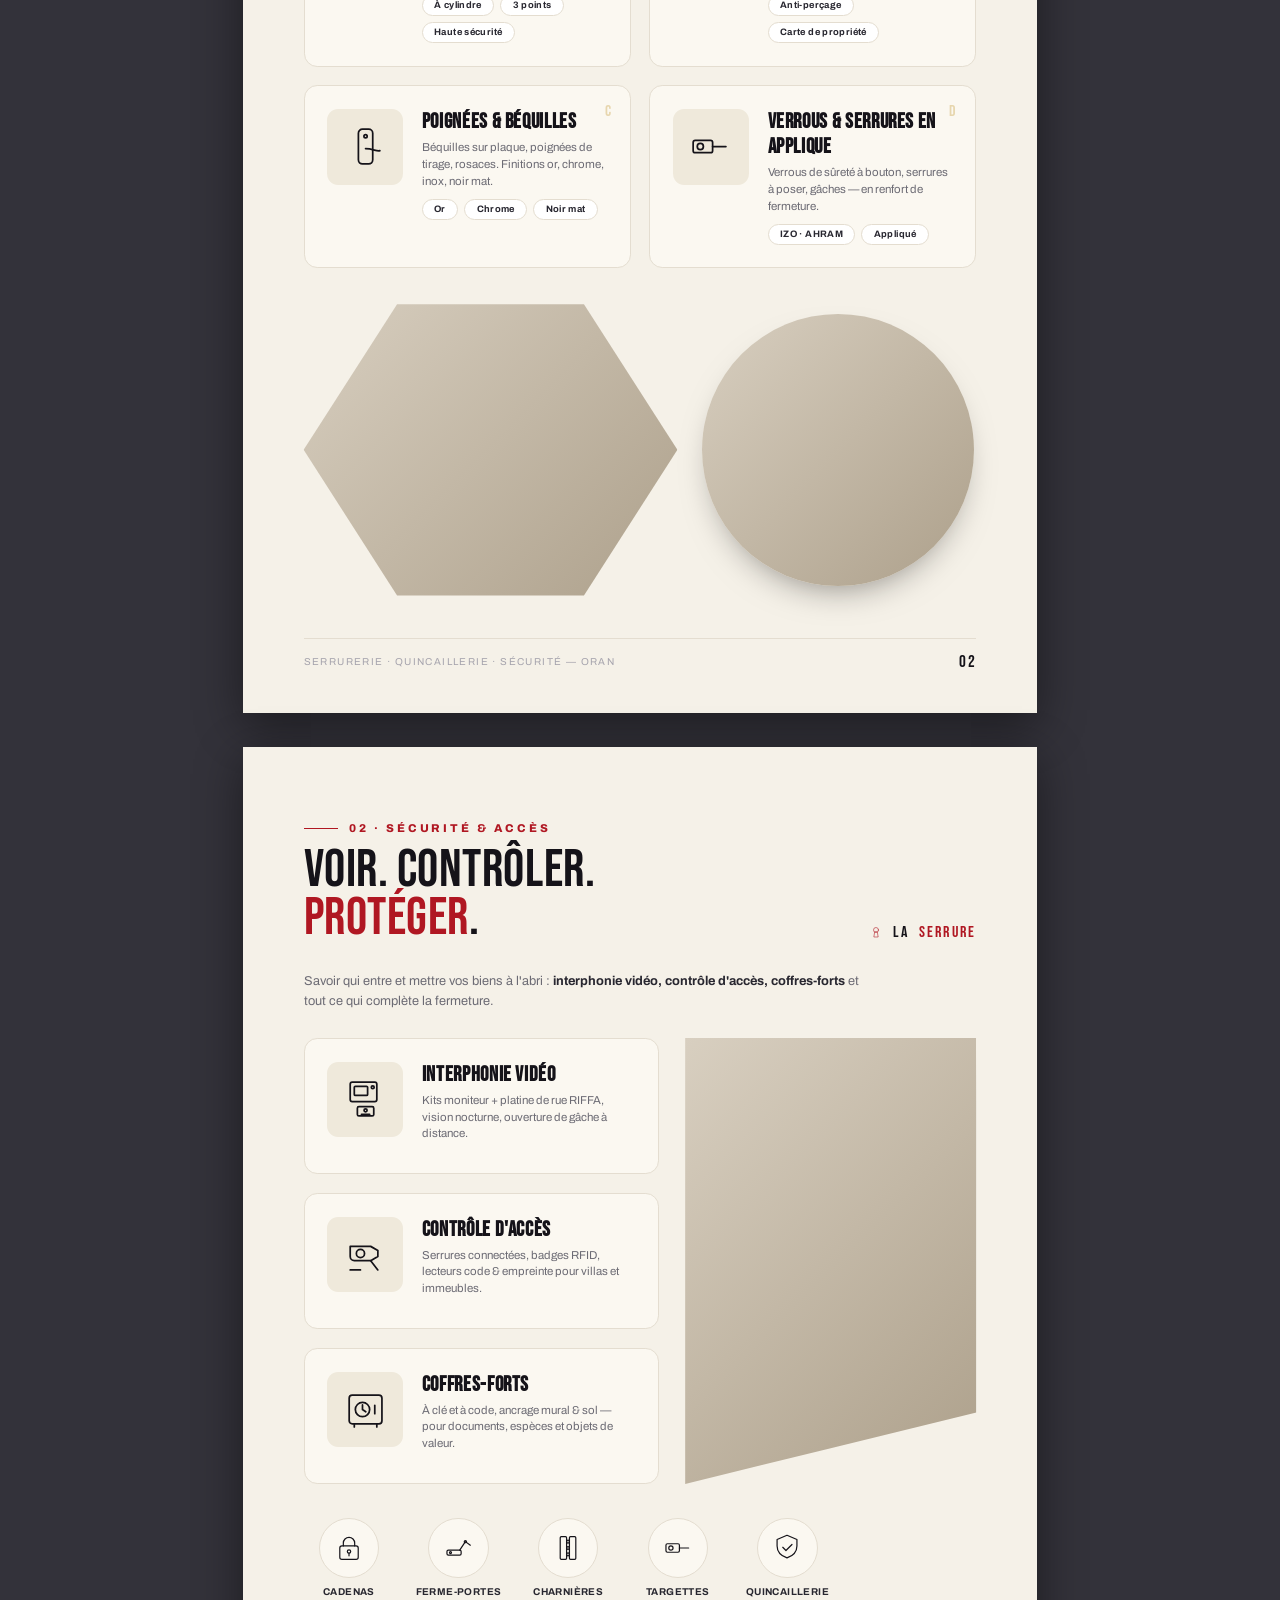
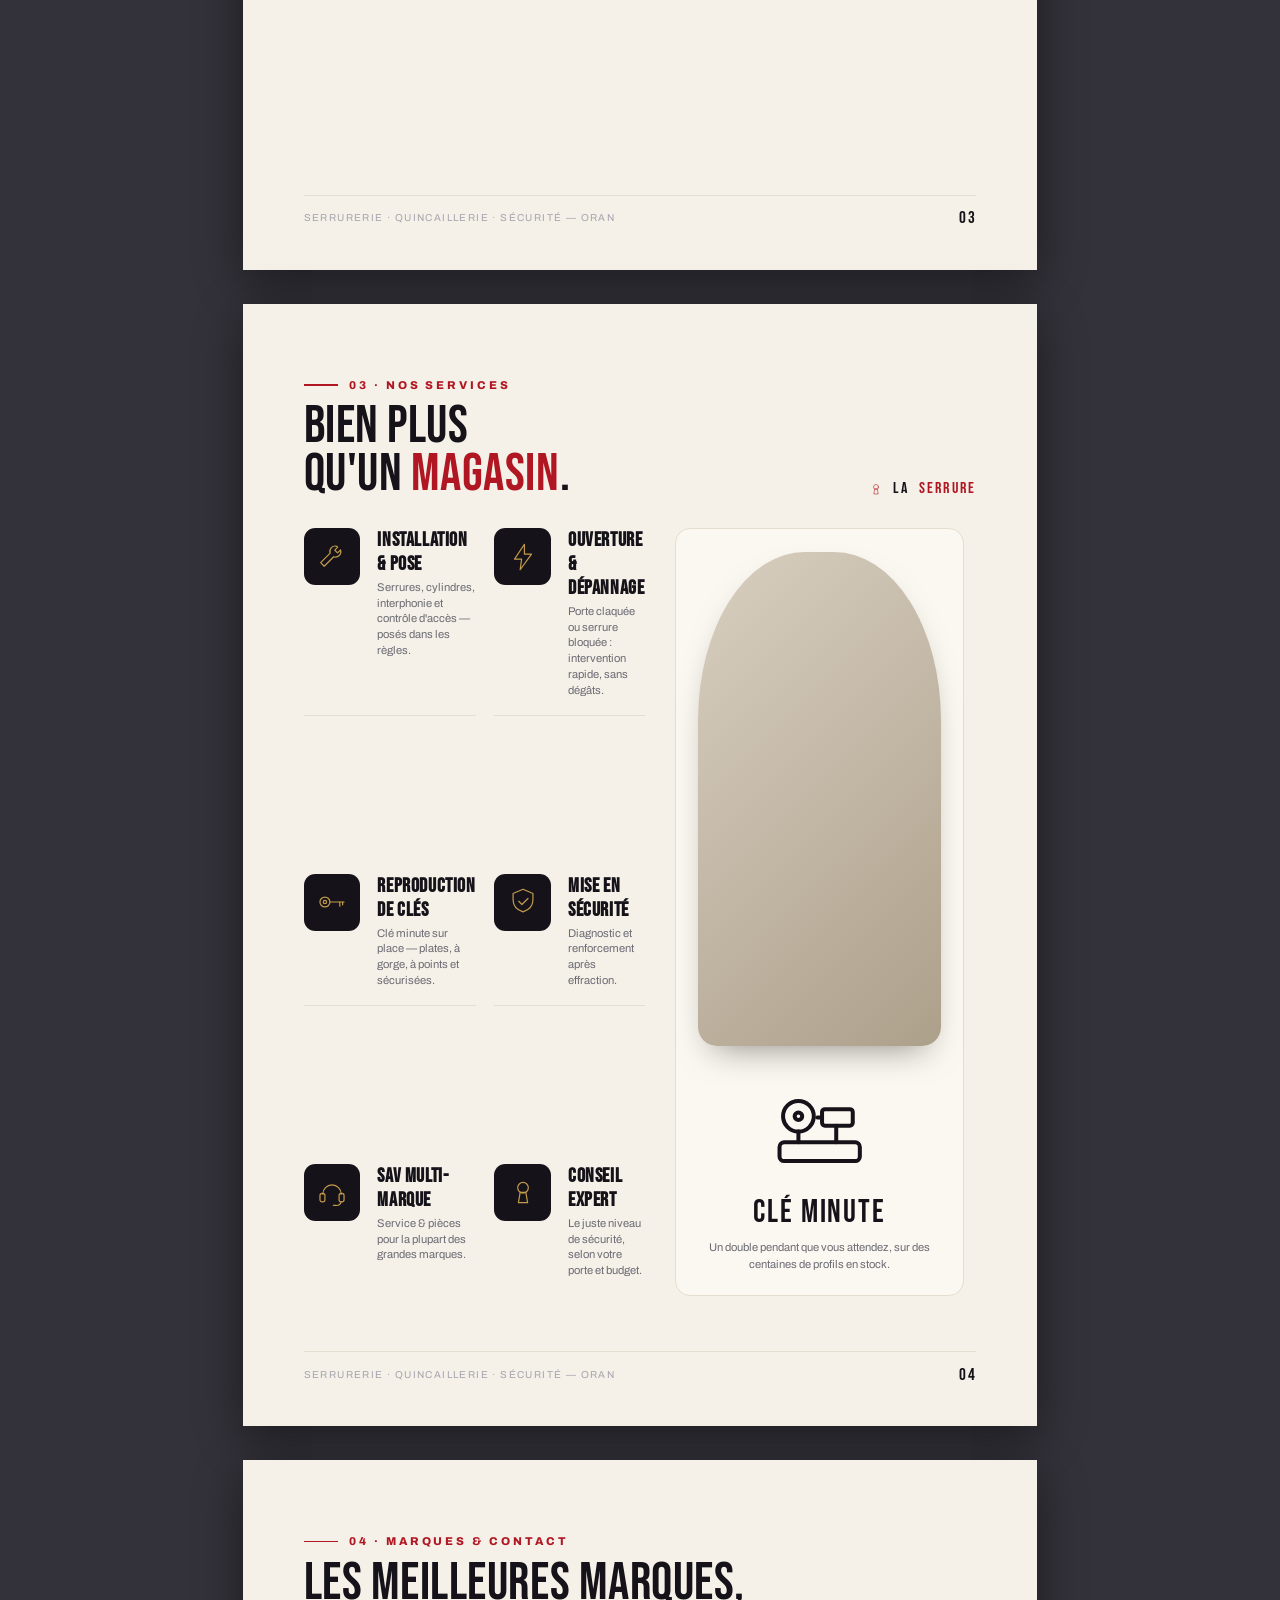
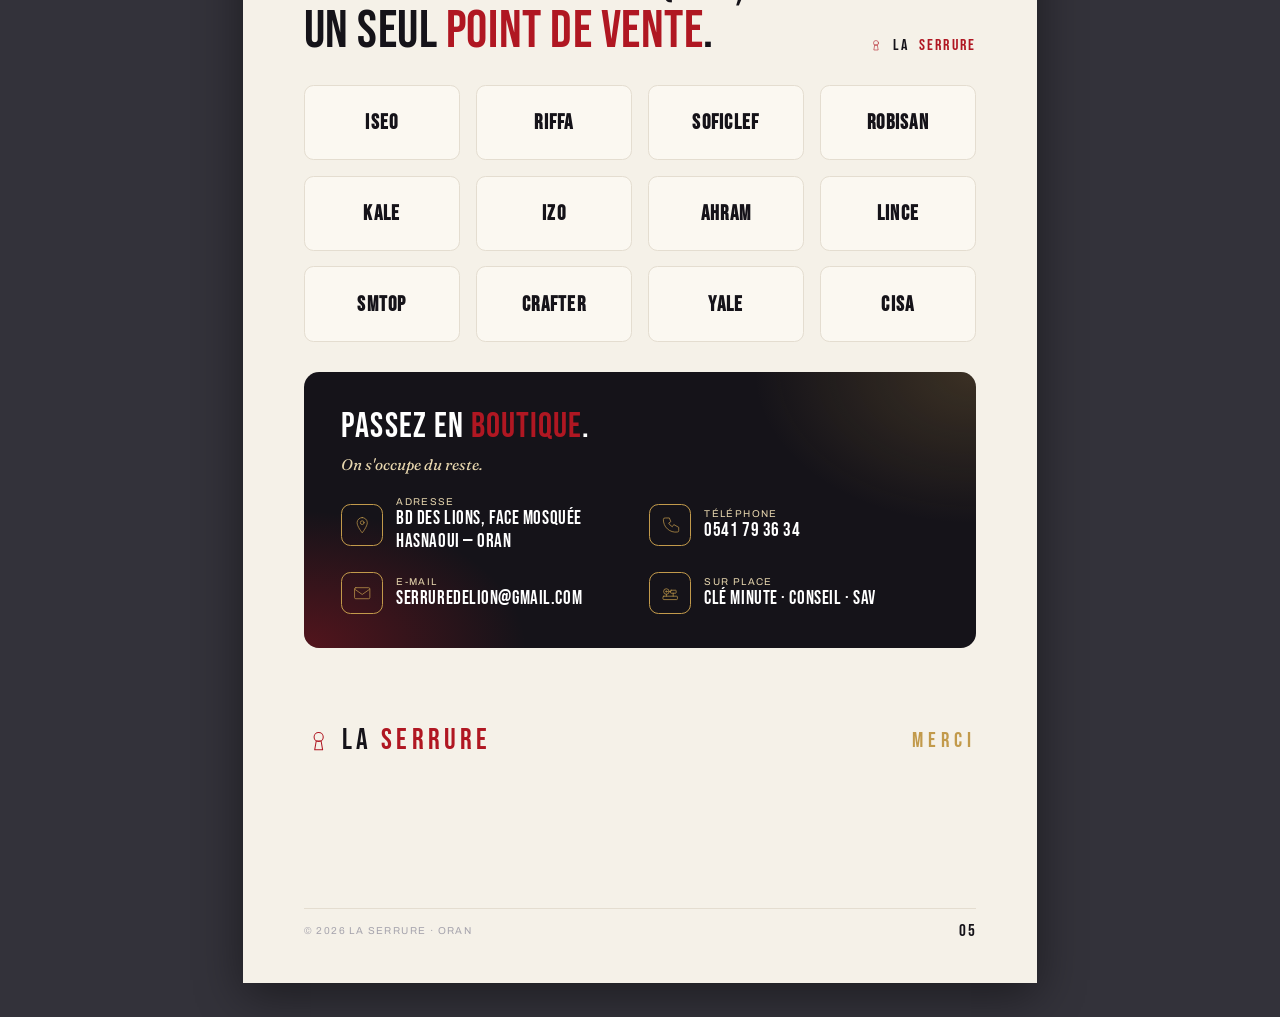
==== commit dc25446d: "Add files via upload" ====
--- a/catalogue-la-serrure-illustre.html
+++ b/catalogue-la-serrure-illustre.html
@@ -160,11 +160,6 @@
 
 <!-- ================= PAGE 1 · COUVERTURE ================= -->
 <section class="page cover">
-  <svg class="pat" viewBox="0 0 210 297" preserveAspectRatio="xMidYMid slice">
-    <g fill="none" stroke="#151319" stroke-width="1">
-      <g transform="translate(-10,60)"><use href="#keyhole" width="40" height="40"/></g>
-    </g>
-  </svg>
   <div class="top"><div class="e">Serrurerie · Quincaillerie · Sécurité — Oran</div><div class="badge">Édition 2026</div></div>
 
   <div class="draw"><svg viewBox="0 0 48 48"><g transform="scale(1)"><use href="#keyhole"/></g></svg></div>
@@ -254,8 +249,8 @@
       <div class="wm"><svg viewBox="0 0 48 48"><use href="#keyhole" class="ill red"/></svg>LA <b>SERRURE</b></div>
     </div>
 
-    <div style="display:grid;grid-template-columns:1fr .8fr;gap:7mm;margin-top:5mm">
-      <div class="serv" style="grid-template-columns:1fr 1fr">
+    <div style="display:grid;grid-template-columns:1.04fr .96fr;gap:8mm;margin-top:6mm;height:203mm">
+      <div style="display:grid;grid-template-columns:1fr 1fr;column-gap:5mm;align-content:space-between;height:100%">
         <div class="srow"><div class="b"><svg viewBox="0 0 48 48"><use href="#wrench" class="ill gold"/></svg></div><div><h4>Installation &amp; pose</h4><p>Serrures, cylindres, interphonie et contrôle d'accès — posés dans les règles.</p></div></div>
         <div class="srow"><div class="b"><svg viewBox="0 0 48 48"><use href="#flash" class="ill gold"/></svg></div><div><h4>Ouverture &amp; dépannage</h4><p>Porte claquée ou serrure bloquée : intervention rapide, sans dégâts.</p></div></div>
         <div class="srow"><div class="b"><svg viewBox="0 0 48 48"><use href="#key" class="ill gold"/></svg></div><div><h4>Reproduction de clés</h4><p>Clé minute sur place — plates, à gorge, à points et sécurisées.</p></div></div>
@@ -263,12 +258,12 @@
         <div class="srow" style="border-bottom:none"><div class="b"><svg viewBox="0 0 48 48"><use href="#headset" class="ill gold"/></svg></div><div><h4>SAV multi-marque</h4><p>Service &amp; pièces pour la plupart des grandes marques.</p></div></div>
         <div class="srow" style="border-bottom:none"><div class="b"><svg viewBox="0 0 48 48"><use href="#keyhole" class="ill gold"/></svg></div><div><h4>Conseil expert</h4><p>Le juste niveau de sécurité, selon votre porte et budget.</p></div></div>
       </div>
-      <div>
-        <div class="frameShape s-blob s-round-shadow" style="height:70mm"><img src="image_boutique/IMG-20241015-WA0029.jpg" alt="Mur de clés"></div>
-        <div style="text-align:center;margin-top:5mm">
-          <svg style="width:26mm;height:26mm" viewBox="0 0 48 48"><use href="#keymachine"/></svg>
-          <div style="font-family:var(--disp);font-size:20pt;color:var(--graphite);letter-spacing:.06em;margin-top:1mm">CLÉ MINUTE</div>
-          <div style="font-size:8pt;color:var(--grey);max-width:60mm;margin:1mm auto 0;line-height:1.4">Un double pendant que vous attendez, sur des centaines de profils en stock.</div>
+      <div style="border:1px solid var(--line);border-radius:4mm;background:var(--paper2);padding:6mm;display:flex;flex-direction:column;height:100%">
+        <div class="frameShape s-arch s-round-shadow" style="flex:1;min-height:0"><img src="image_boutique/IMG-20241015-WA0029.jpg" alt="Mur de clés"></div>
+        <div style="text-align:center;margin-top:6mm">
+          <svg style="width:30mm;height:30mm" viewBox="0 0 48 48"><use href="#keymachine"/></svg>
+          <div style="font-family:var(--disp);font-size:24pt;color:var(--graphite);letter-spacing:.06em;margin-top:2mm">CLÉ MINUTE</div>
+          <div style="font-size:8.4pt;color:var(--grey);max-width:64mm;margin:2mm auto 0;line-height:1.45">Un double pendant que vous attendez, sur des centaines de profils en stock.</div>
         </div>
       </div>
     </div>
@@ -300,7 +295,7 @@
       </div>
     </div>
 
-    <div style="display:flex;align-items:center;justify-content:space-between;margin-top:9mm">
+    <div style="display:flex;align-items:center;justify-content:space-between;margin-top:20mm">
       <div class="wm" style="font-size:22pt"><svg viewBox="0 0 48 48"><use href="#keyhole" class="ill red"/></svg>LA <b>SERRURE</b></div>
       <div style="font-family:var(--disp);font-size:16pt;letter-spacing:.24em;color:var(--gold)">MERCI</div>
     </div>
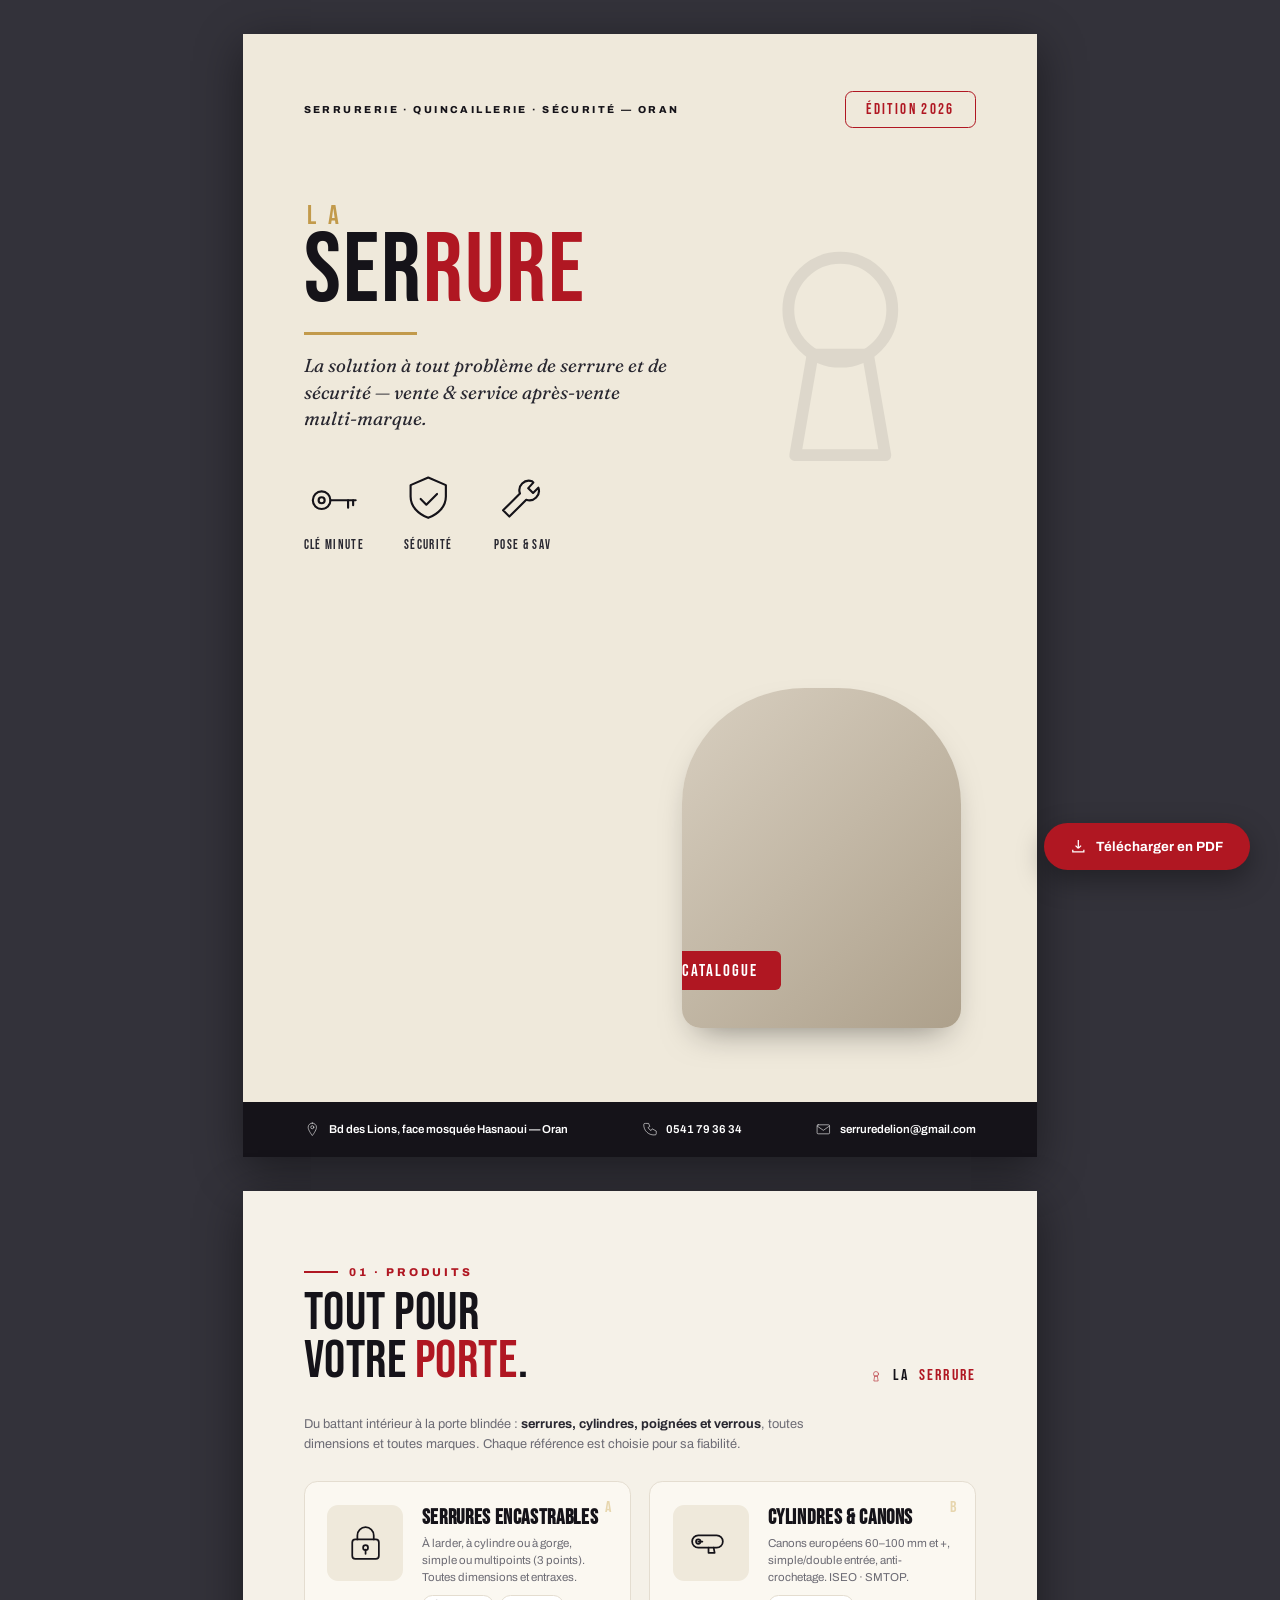
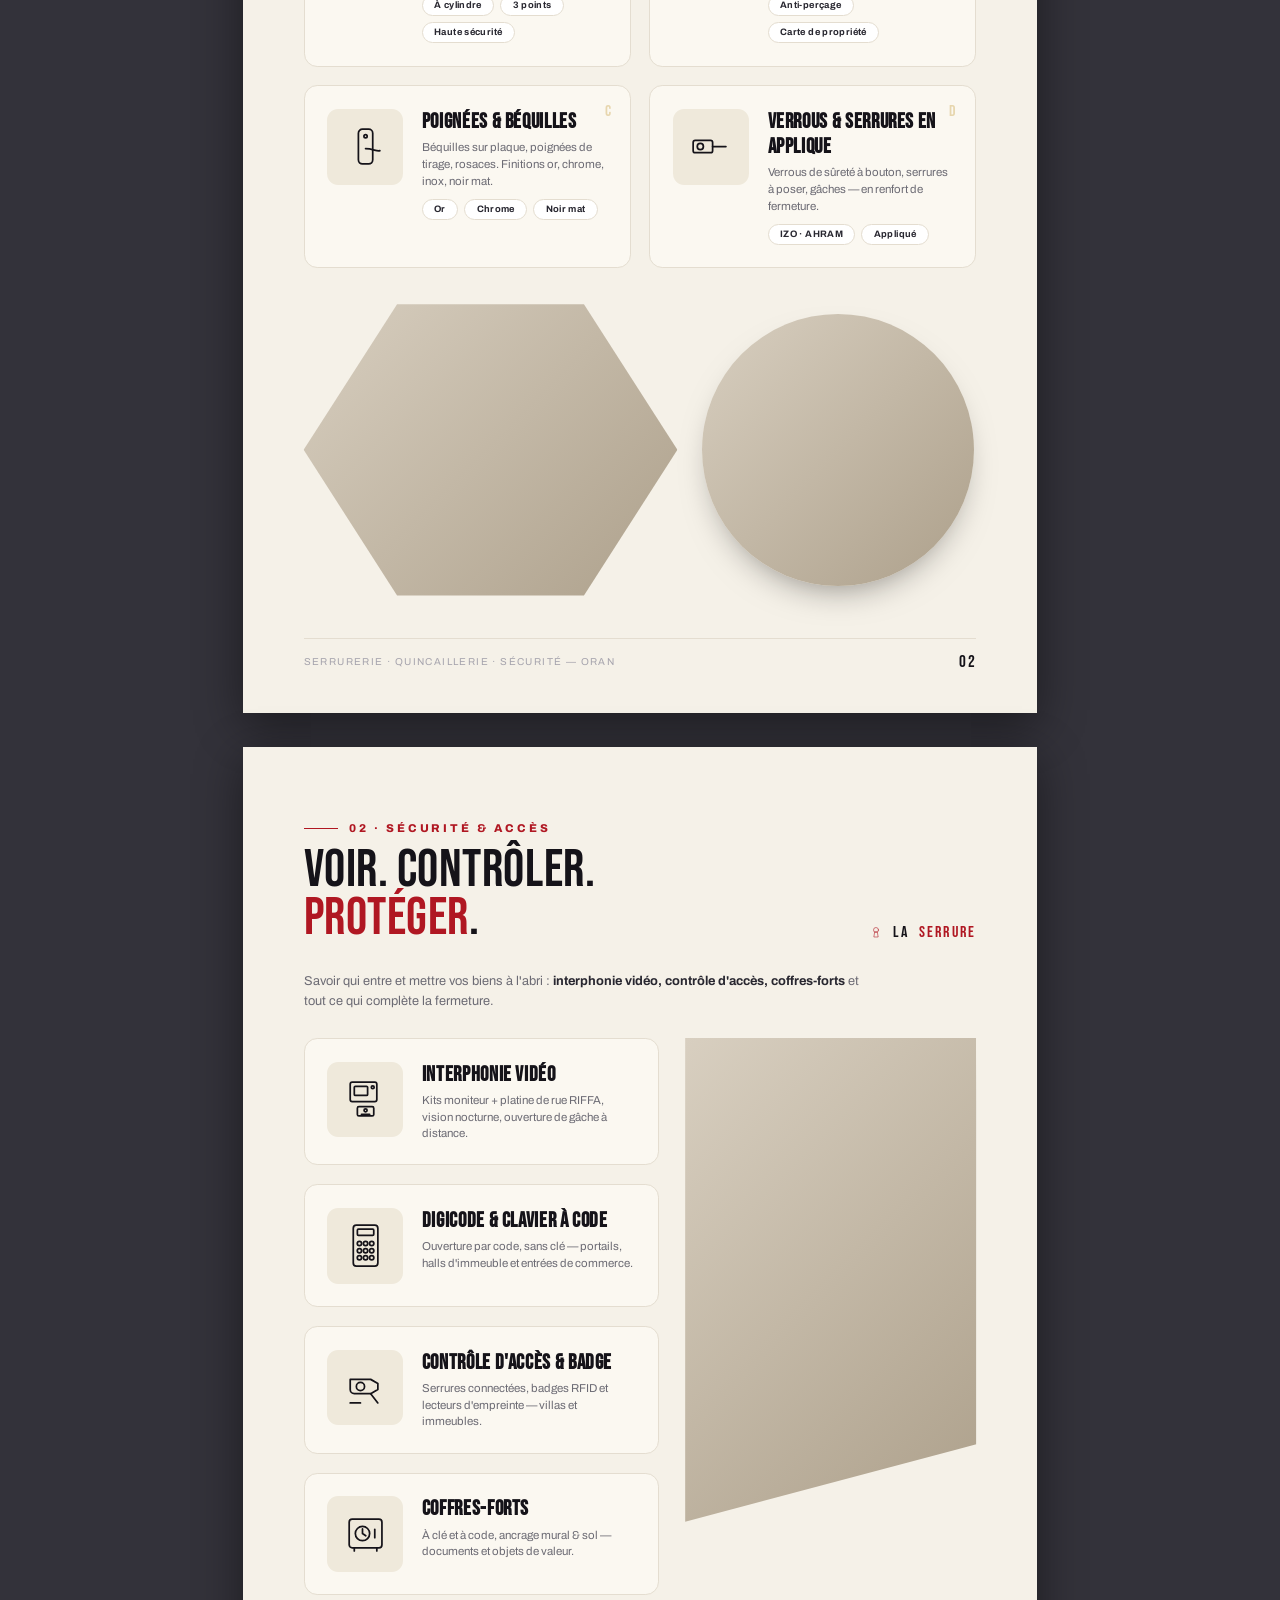
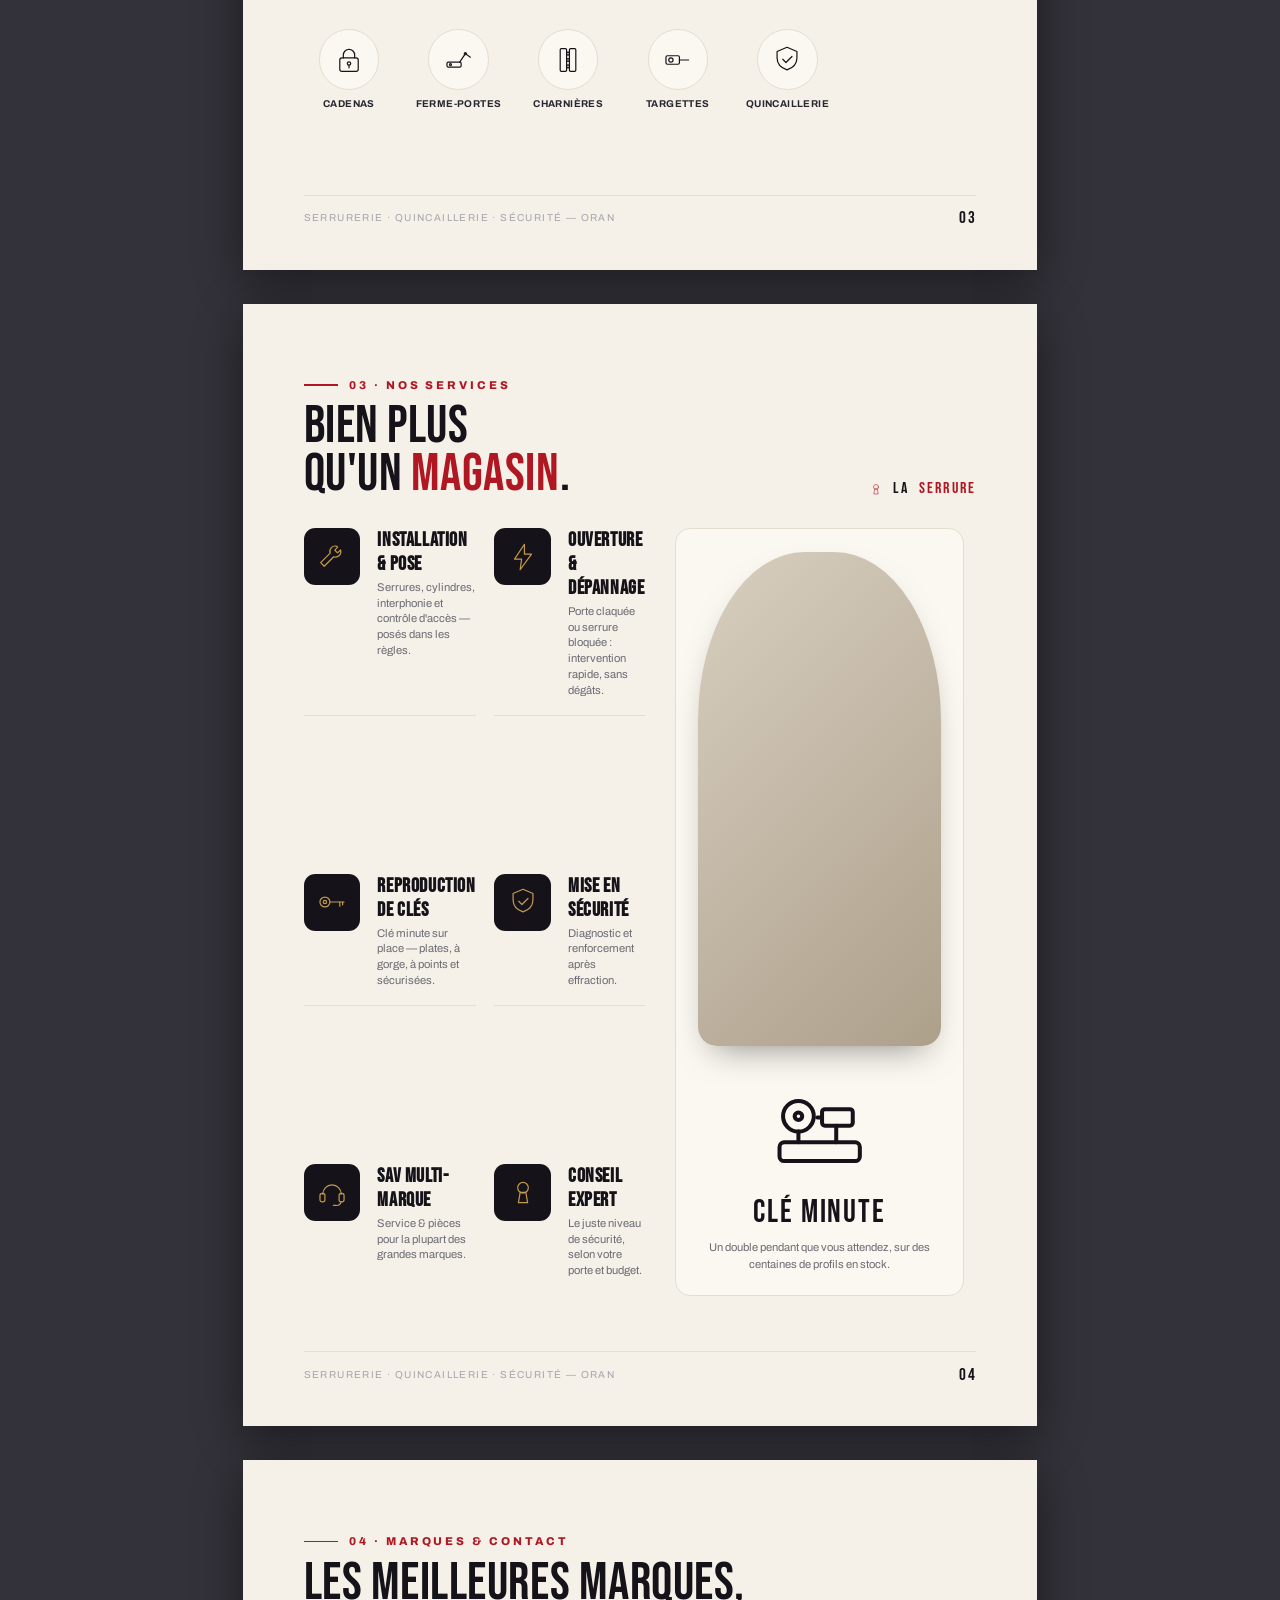
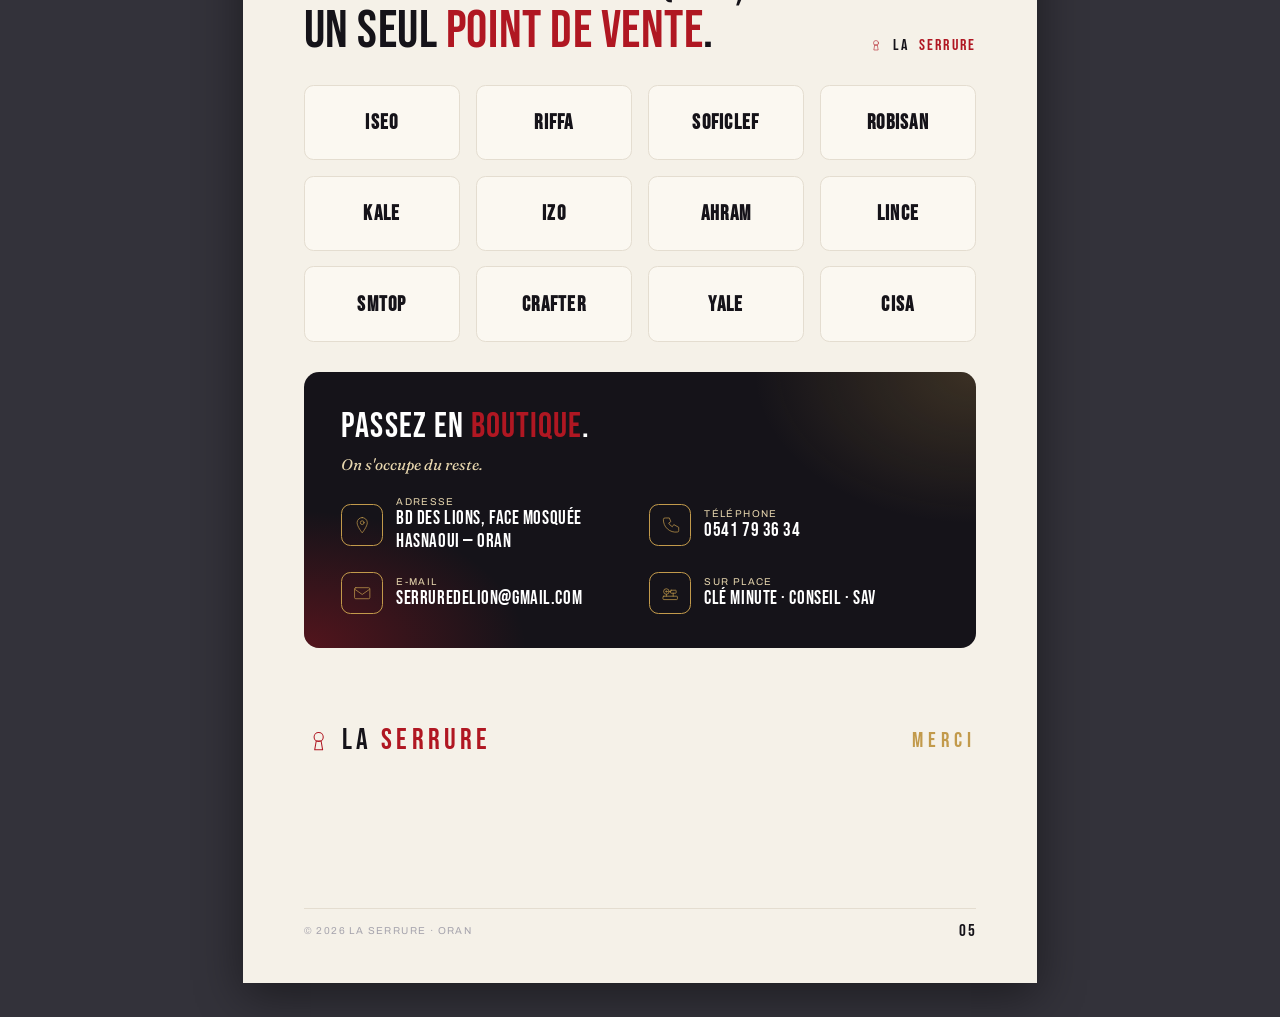
==== commit 8c5ea7c9: "Add files via upload" ====
--- a/catalogue-la-serrure-illustre.html
+++ b/catalogue-la-serrure-illustre.html
@@ -144,6 +144,7 @@
   <symbol id="bolt2" viewBox="0 0 48 48"><rect class="ill" x="7" y="18" width="19" height="12" rx="2"/><path class="ill" d="M26 24h13"/><circle class="ill" cx="14" cy="24" r="3"/></symbol>
   <symbol id="intercom" viewBox="0 0 48 48"><rect class="ill" x="9" y="7" width="26" height="19" rx="2"/><rect class="ill" x="13" y="11" width="13" height="9" rx="1"/><circle class="ill" cx="31" cy="12" r="1.4"/><rect class="ill" x="16" y="31" width="16" height="9" rx="1.5"/><circle class="ill" cx="24" cy="34.5" r="1.5"/><path class="ill" d="M20 38.5h8"/></symbol>
   <symbol id="cam" viewBox="0 0 48 48"><path class="ill" d="M9 16h20l7 4v6l-7 4H13a4 4 0 0 1-4-4z"/><circle class="ill" cx="19" cy="23" r="4"/><path class="ill" d="M29 30l7 9"/><path class="ill" d="M9 39h10"/></symbol>
+  <symbol id="digicode" viewBox="0 0 48 48"><rect class="ill" x="12" y="4" width="24" height="40" rx="3"/><rect class="ill" x="16" y="8" width="16" height="6" rx="1"/><circle class="ill" cx="18" cy="22" r="2.1"/><circle class="ill" cx="24" cy="22" r="2.1"/><circle class="ill" cx="30" cy="22" r="2.1"/><circle class="ill" cx="18" cy="29" r="2.1"/><circle class="ill" cx="24" cy="29" r="2.1"/><circle class="ill" cx="30" cy="29" r="2.1"/><circle class="ill" cx="18" cy="36" r="2.1"/><circle class="ill" cx="24" cy="36" r="2.1"/><circle class="ill" cx="30" cy="36" r="2.1"/></symbol>
   <symbol id="safe" viewBox="0 0 48 48"><rect class="ill" x="8" y="10" width="32" height="28" rx="3"/><circle class="ill" cx="21" cy="24" r="7"/><path class="ill" d="M21 24v-4.5M21 24l3.2 2.2"/><path class="ill" d="M33 20v8"/><path class="ill" d="M13 38v3M35 38v3"/></symbol>
   <symbol id="closer" viewBox="0 0 48 48"><rect class="ill" x="7" y="27" width="20" height="7" rx="2"/><circle class="ill" cx="12" cy="30.5" r="1.4"/><path class="ill" d="M25 27 33 15l7 5"/><circle class="ill" cx="33" cy="15" r="1.6"/></symbol>
   <symbol id="hinge" viewBox="0 0 48 48"><rect class="ill" x="13" y="8" width="9" height="32" rx="1.5"/><rect class="ill" x="26" y="8" width="9" height="32" rx="1.5"/><circle class="ill" cx="24" cy="15" r="2"/><circle class="ill" cx="24" cy="24" r="2"/><circle class="ill" cx="24" cy="33" r="2"/></symbol>
@@ -224,10 +225,11 @@
     <div style="display:grid;grid-template-columns:1fr .82fr;gap:7mm;margin-top:7mm">
       <div class="tiles" style="grid-template-columns:1fr">
         <div class="tile"><div class="dr"><svg viewBox="0 0 48 48"><use href="#intercom"/></svg></div><div><h4>Interphonie vidéo</h4><p>Kits moniteur + platine de rue RIFFA, vision nocturne, ouverture de gâche à distance.</p></div></div>
-        <div class="tile"><div class="dr"><svg viewBox="0 0 48 48"><use href="#cam"/></svg></div><div><h4>Contrôle d'accès</h4><p>Serrures connectées, badges RFID, lecteurs code &amp; empreinte pour villas et immeubles.</p></div></div>
-        <div class="tile"><div class="dr"><svg viewBox="0 0 48 48"><use href="#safe"/></svg></div><div><h4>Coffres-forts</h4><p>À clé et à code, ancrage mural &amp; sol — pour documents, espèces et objets de valeur.</p></div></div>
+        <div class="tile"><div class="dr"><svg viewBox="0 0 48 48"><use href="#digicode"/></svg></div><div><h4>Digicode &amp; clavier à code</h4><p>Ouverture par code, sans clé — portails, halls d'immeuble et entrées de commerce.</p></div></div>
+        <div class="tile"><div class="dr"><svg viewBox="0 0 48 48"><use href="#cam"/></svg></div><div><h4>Contrôle d'accès &amp; badge</h4><p>Serrures connectées, badges RFID et lecteurs d'empreinte — villas et immeubles.</p></div></div>
+        <div class="tile"><div class="dr"><svg viewBox="0 0 48 48"><use href="#safe"/></svg></div><div><h4>Coffres-forts</h4><p>À clé et à code, ancrage mural &amp; sol — documents et objets de valeur.</p></div></div>
       </div>
-      <div class="frameShape s-diag s-round-shadow" style="height:118mm"><img src="image_boutique/IMG_4787.jpg" alt="Interphones vidéo RIFFA"></div>
+      <div class="frameShape s-diag s-round-shadow" style="height:128mm"><img src="image_boutique/IMG_4787.jpg" alt="Interphones vidéo RIFFA"></div>
     </div>
 
     <div class="iconstrip" style="margin-top:9mm">
